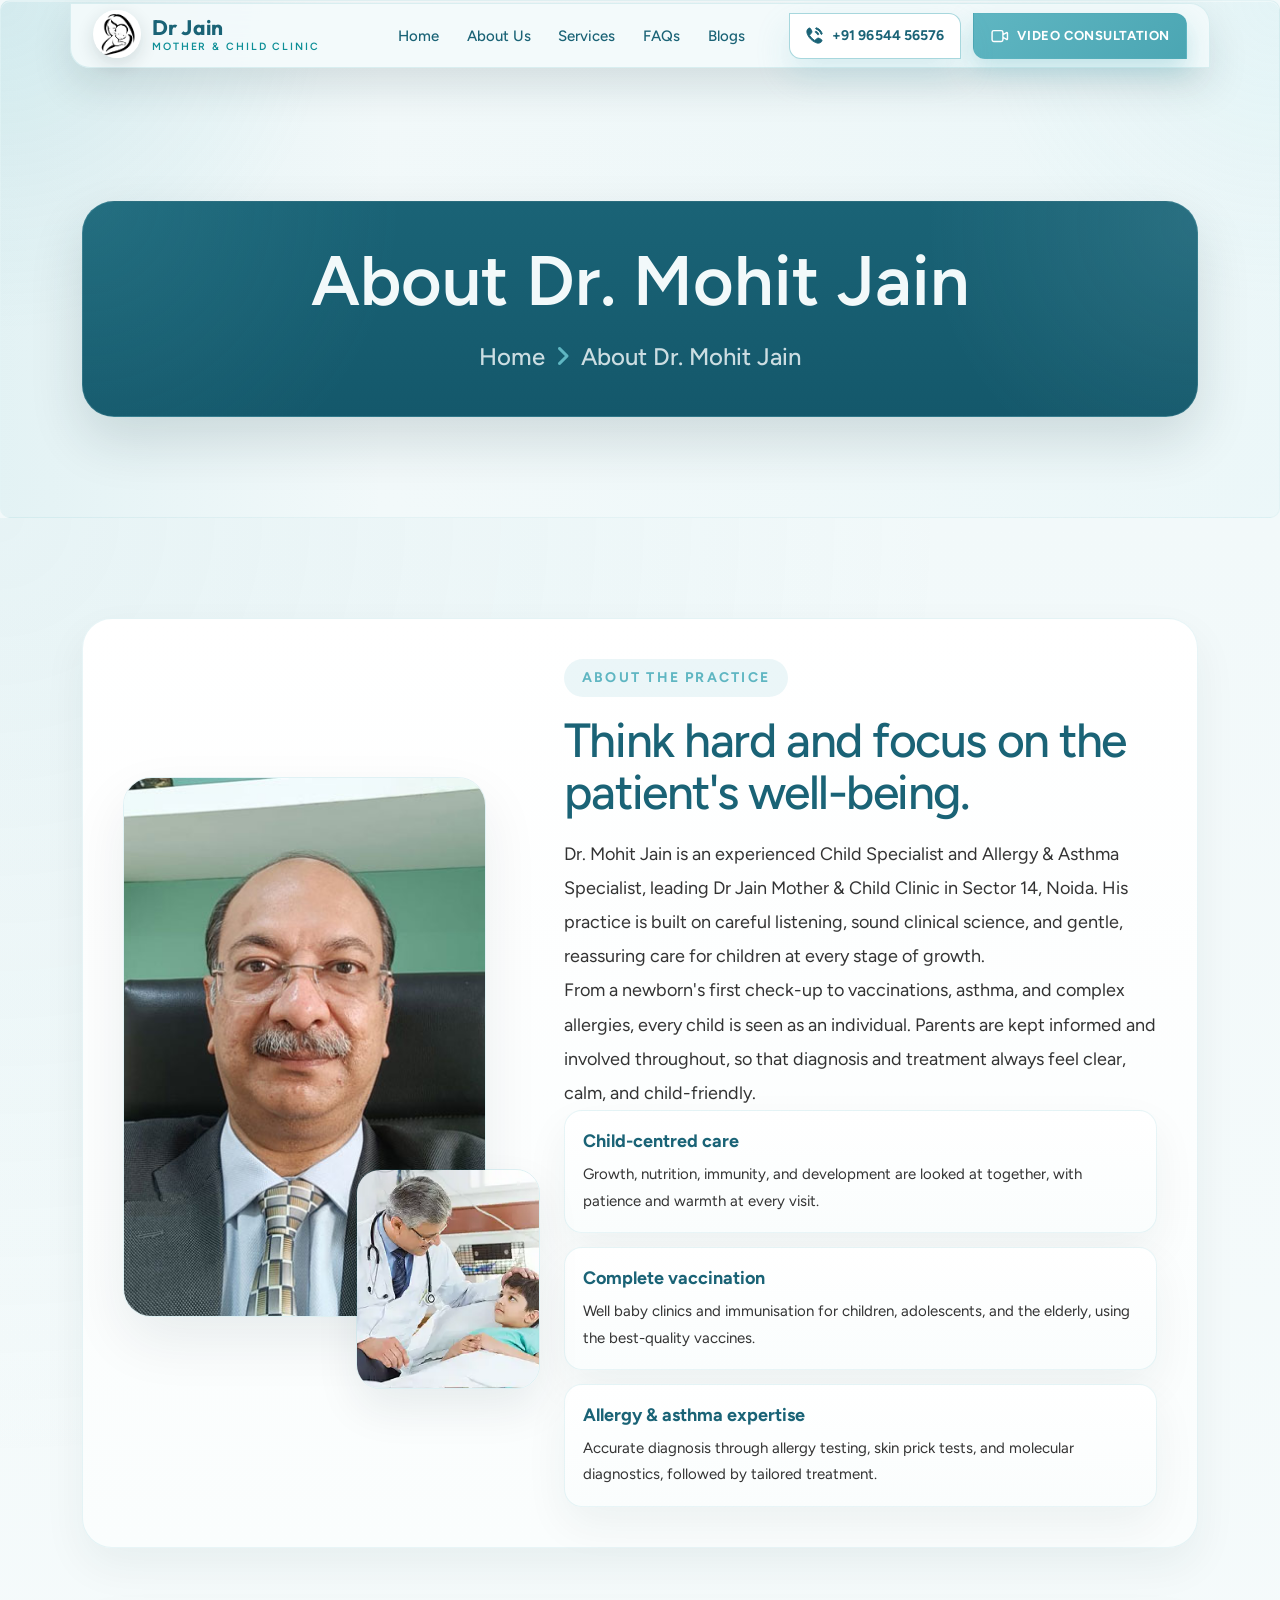
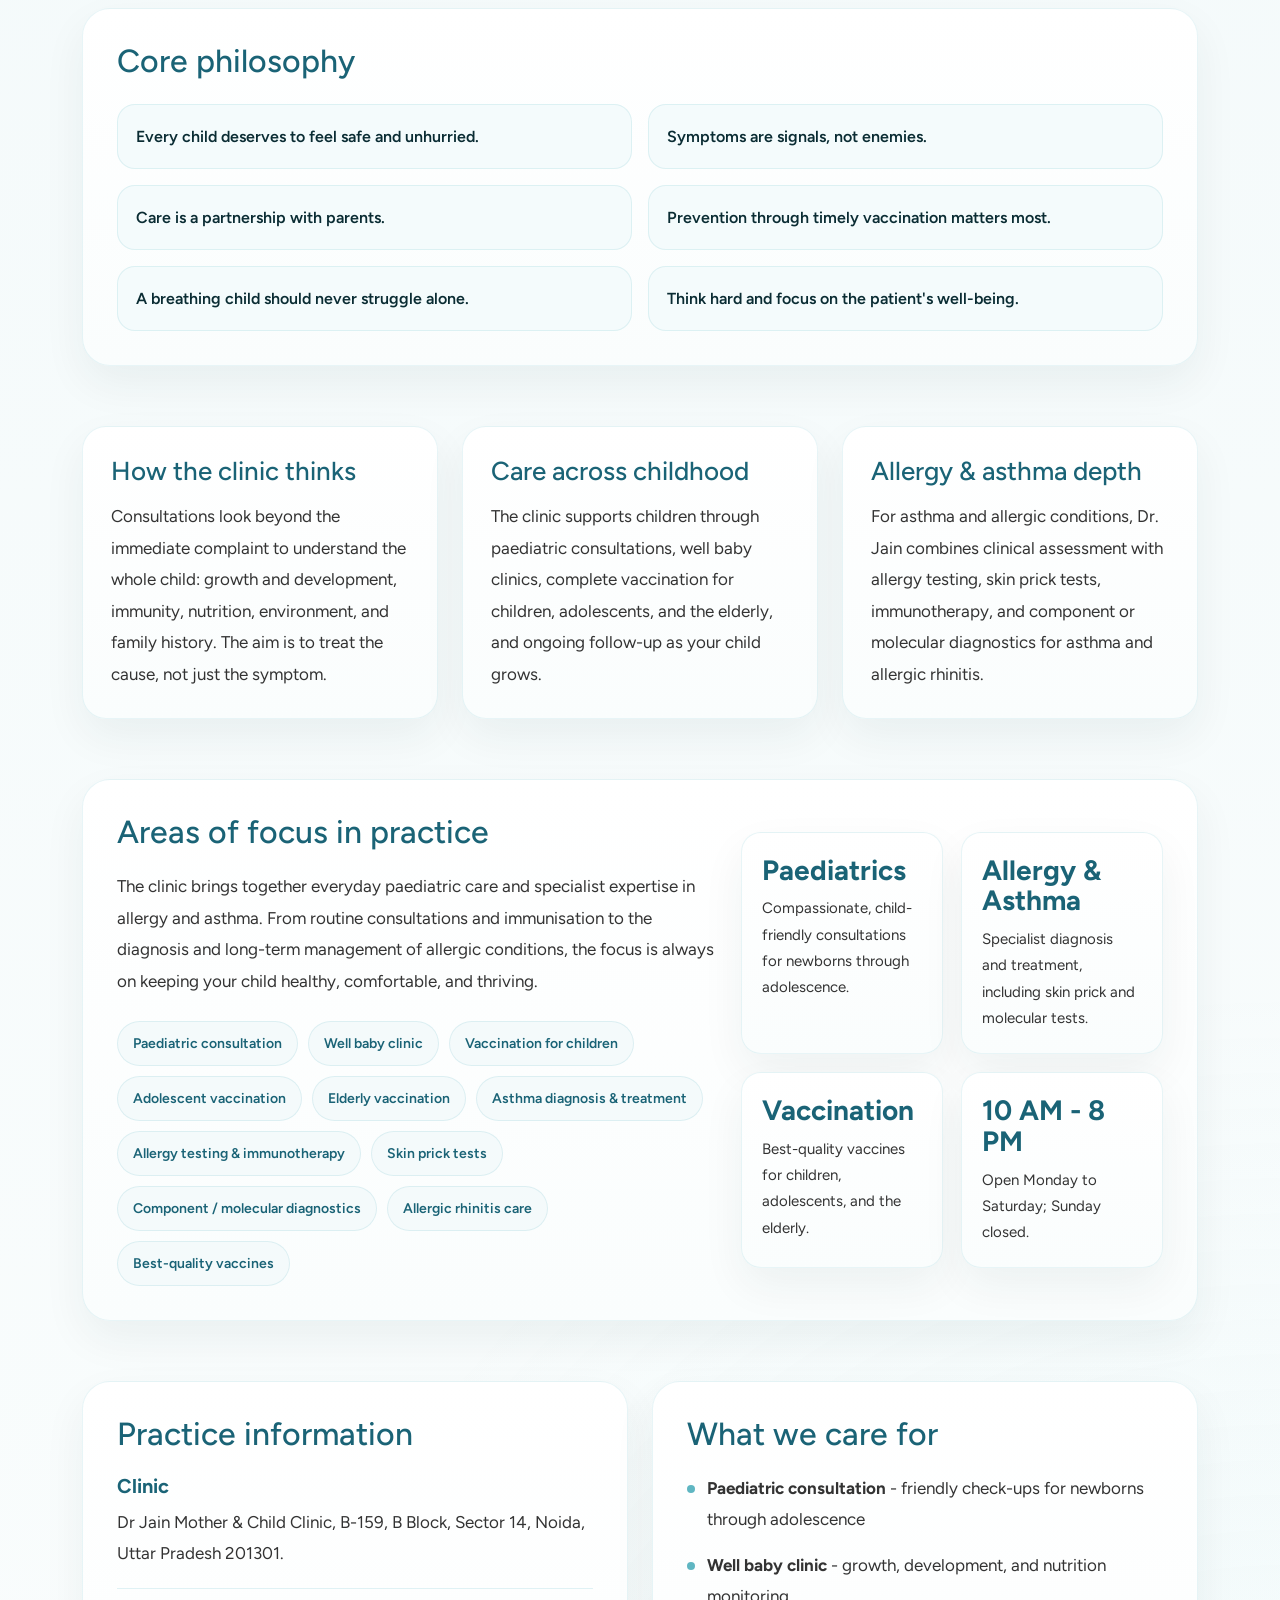
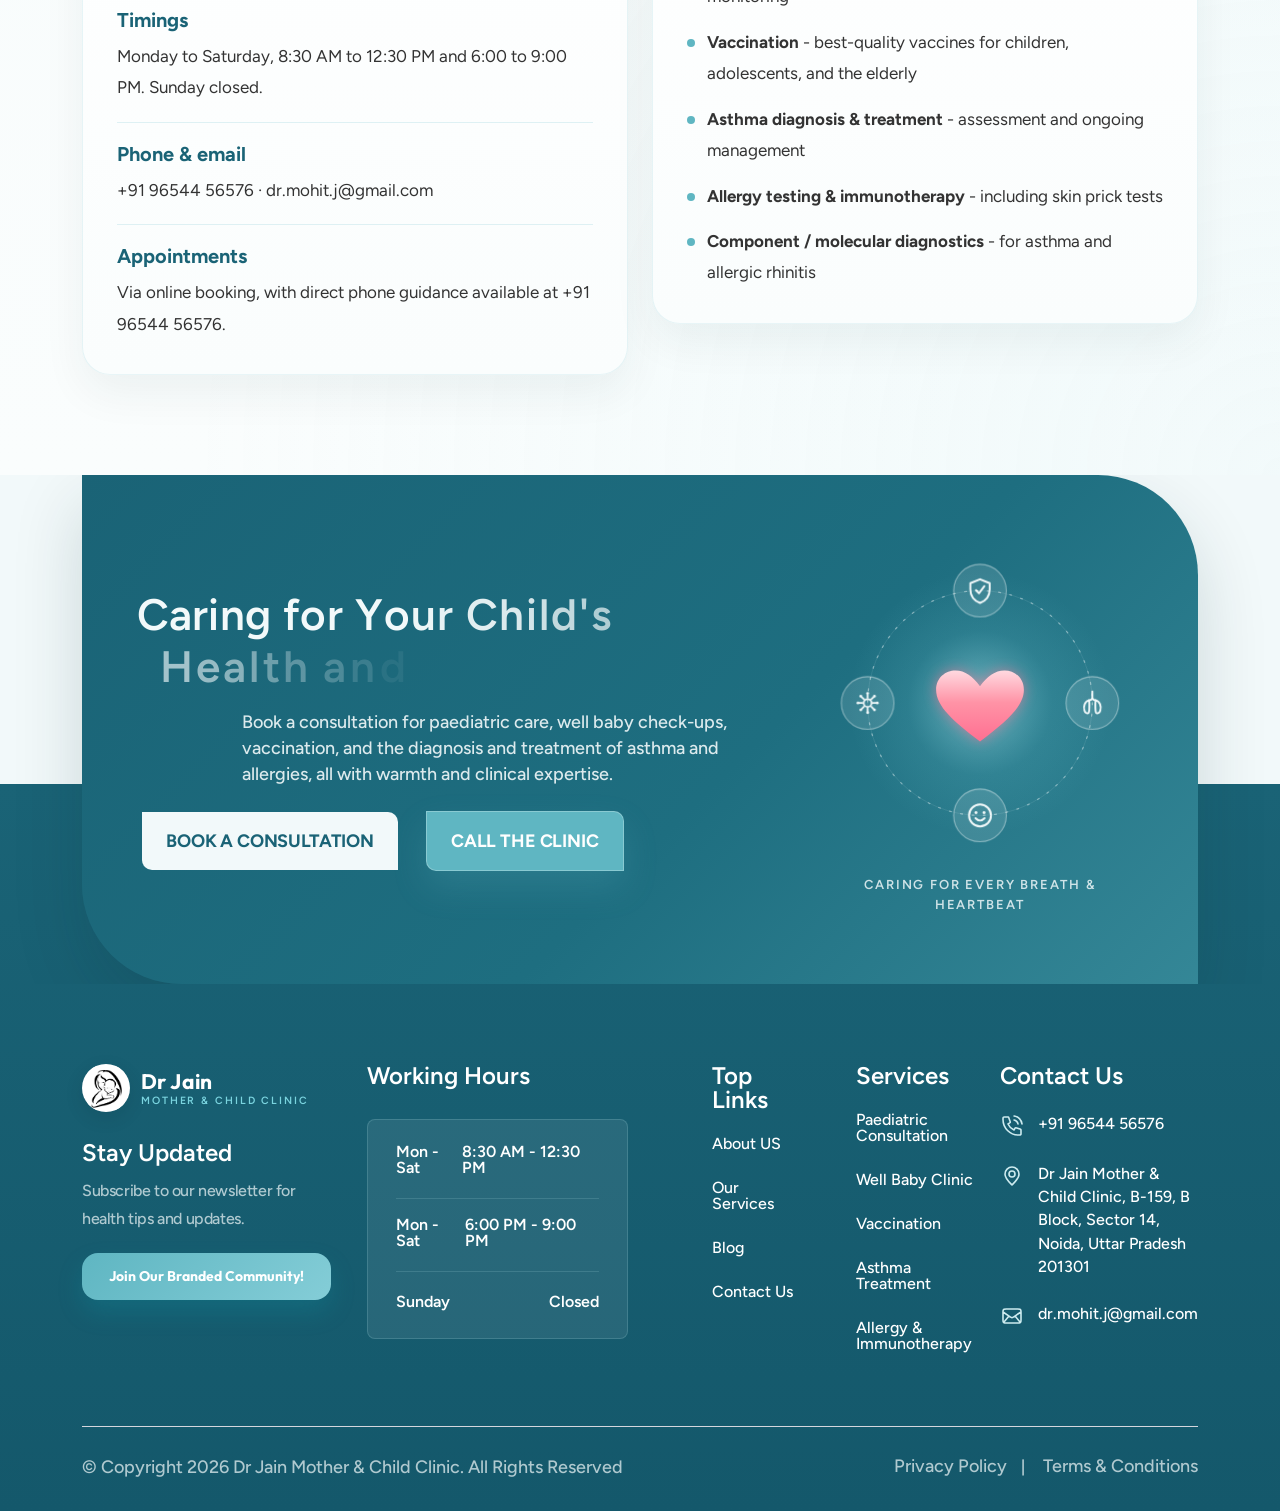
==== about.html @ f4f571fe "initial commit" ====
<!DOCTYPE html>
<html lang="en">
<head>
     <meta charset="UTF-8">
     <meta name="viewport" content="width=device-width, initial-scale=1.0">
     <meta name="description" content="Meet Dr. Mohit Jain, an experienced Child Specialist and Allergy & Asthma Specialist at Dr Jain Mother & Child Clinic, Sector 14, Noida. Paediatric consultation, vaccination, and allergy & asthma care with warmth and clinical expertise.">
     <title>About Dr. Mohit Jain | Dr Jain Mother & Child Clinic, Noida</title>

    <!--=====FAB ICON=======-->
    <link rel="icon" href="assets/img/logo/logo.jpeg" type="image/jpeg">

    <!--===== CSS LINK =======-->
    <link rel="stylesheet" href="assets/css/plugins/bootstrap.min.css">
    <link rel="stylesheet" href="assets/css/plugins/aos.css">
    <link rel="stylesheet" href="assets/css/plugins/fontawesome.css">
    <link rel="stylesheet" href="assets/css/plugins/magnific-popup.css">
    <link rel="stylesheet" href="assets/css/plugins/owlcarousel.min.css">
    <link rel="stylesheet" href="assets/css/plugins/sidebar.css">
    <link rel="stylesheet" href="assets/css/plugins/slick-slider.css">
    <link rel="stylesheet" href="assets/css/plugins/nice-select.css">
    <link rel="stylesheet" href="assets/css/plugins/swiper-bundle.css">
    <link rel="stylesheet" href="assets/css/main.css">

    <!--=====  JS SCRIPT LINK =======-->
    <script src="assets/js/plugins/jquery-3-7-1.min.js"></script>
</head>
<body class="homepage1-body">

<!--===== PRELOADER STARTS =======-->
<div class="cs_preloader">
  <div class="cs_preloader_in" aria-label="Loading">
    <div class="cs_loader_logo_wrap">
      <span class="cs_loader_ring cs_loader_ring_one"></span>
      <span class="cs_loader_ring cs_loader_ring_two"></span>
      <div class="cs_loader_logo_box">
        <img src="assets/img/logo/logo.jpeg" alt="Dr Jain Mother & Child Clinic logo">
      </div>
    </div>
    <div class="cs_loader_signature" aria-hidden="true">
      <span class="cs_loader_signature_bar cs_loader_signature_bar_one"></span>
      <span class="cs_loader_signature_bar cs_loader_signature_bar_two"></span>
      <span class="cs_loader_signature_bar cs_loader_signature_bar_three"></span>
      <span class="cs_loader_signature_bar cs_loader_signature_bar_four"></span>
      <span class="cs_loader_signature_bar cs_loader_signature_bar_five"></span>
    </div>
    <div class="cs_loader_text">Loading<span></span></div>
  </div>
</div>
<!--===== PRELOADER ENDS =======-->

<!--===== PROGRESS STARTS=======-->
<div class="paginacontainer">
     <div class="progress-wrap">
       <svg class="progress-circle svg-content" width="100%" height="100%" viewBox="-1 -1 102 102">
         <path d="M50,1 a49,49 0 0,1 0,98 a49,49 0 0,1 0,-98"/>
       </svg>
     </div>
   </div>
 <!--===== PROGRESS ENDS=======-->

<!--=====HEADER START=======-->
<header class="homepage6-body">
  <div id="vl-header-sticky" class="vl-header-area vl-transparent-header">
      <div class="container">
          <div class="row align-items-center row-bg1">
              <div class="col-lg-2 col-md-6 col-6">
                  <div class="vl-logo">
                      <a href="index.html" class="djmc-brand"><span class="djmc-brand-mark"><img src="assets/img/logo/logo.jpeg" alt="Dr Jain Mother & Child Clinic"></span><span class="djmc-brand-text"><strong>Dr Jain</strong><small>Mother &amp; Child Clinic</small></span></a>
                  </div>
              </div>
              <div class="col-lg-7 d-none d-lg-block">
                  <div class="vl-main-menu text-center">
                      <nav class="vl-mobile-menu-active">
                          <ul>
                              <li class="has-dropdown">
                                  <a href="index.html">Home</a>
                              </li>
                              <li class="has-dropdown">
                                  <a href="about.html">About Us</a>
                              </li>
                              <li class="has-dropdown">
                                  <a href="services.html">Services</a>
                              </li>
                              <li class="has-dropdown">
                                  <a href="faq.html">FAQs</a>
                              </li>
                              <li class="has-dropdown">
                                  <a href="https://www.instagram.com/thejain_clinic/">Blogs</a>
                              </li>
                          </ul>
                      </nav>
                  </div>
              </div>
              <div class="col-lg-3 col-md-6 col-6">
                <div class="vl-hero-btn d-none d-lg-block text-end">
                  <div class="btn-area1">
                <a href="contact.html" class="vl-btn-video" aria-label="Book a Video Consultation" title="Book a Video Consultation"><svg xmlns="http://www.w3.org/2000/svg" width="20" height="20" viewBox="0 0 24 24" fill="none"><path d="M15.5 10.5l4.4-2.55c.46-.27 1.05.06 1.05.6v6.9c0 .54-.59.87-1.05.6L15.5 13.5m-11 5h9a2 2 0 0 0 2-2v-9a2 2 0 0 0-2-2h-9a2 2 0 0 0-2 2v9a2 2 0 0 0 2 2Z" stroke="currentColor" stroke-width="1.7" stroke-linecap="round" stroke-linejoin="round"/></svg><span class="vl-btn-video-txt">Video Consultation</span></a>
                    <a href="tel:+919654456576" class="vl-btn7"><svg xmlns="http://www.w3.org/2000/svg" width="20" height="20" viewBox="0 0 20 20" fill="none">
                      <g clip-path="url(#clip0_5832_90599)">
                        <path d="M4.32688 1.17695C4.79912 1.27456 5.1752 1.59185 5.40887 2.01104L6.15321 3.34641C6.42738 3.83825 6.65811 4.25215 6.80878 4.61195C6.96862 4.99364 7.06355 5.37002 7.02016 5.78615C6.97676 6.20229 6.80622 6.55099 6.57107 6.89148C6.3494 7.21245 6.03823 7.56985 5.66848 7.99454L4.57431 9.25135C4.37824 9.4766 4.2802 9.58919 4.27124 9.72994C4.26228 9.87069 4.34263 9.99094 4.50333 10.2314C5.87299 12.2806 7.71894 14.1272 9.76983 15.498C10.0103 15.6587 10.1305 15.739 10.2712 15.7301C10.412 15.7211 10.5247 15.6231 10.7498 15.427L12.0067 14.3328C12.4314 13.963 12.7888 13.6519 13.1098 13.4302C13.4502 13.195 13.799 13.0245 14.2151 12.9811C14.6312 12.9377 15.0077 13.0327 15.3893 13.1925C15.7491 13.3432 16.163 13.5739 16.6547 13.848L17.9902 14.5924C18.4094 14.8261 18.7267 15.2022 18.8243 15.6744C18.9229 16.1515 18.7775 16.6312 18.4562 17.0254C17.2904 18.4557 15.4227 19.3664 13.4633 18.9711C12.259 18.7282 11.0707 18.3234 9.63342 17.4992C6.74558 15.843 4.15636 13.2524 2.50212 10.3679C1.67786 8.9306 1.2731 7.74232 1.03015 6.53794C0.634898 4.57858 1.54559 2.71085 2.9759 1.5451C3.37009 1.22381 3.84971 1.07834 4.32688 1.17695Z" fill="white"/>
                        <path fill-rule="evenodd" clip-rule="evenodd" d="M11.3045 1.54C11.432 1.0978 11.894 0.842779 12.3362 0.970388C15.559 1.90041 18.0973 4.43862 19.0275 7.66132C19.155 8.1035 18.9 8.56545 18.4579 8.69304C18.0157 8.8207 17.5537 8.5657 17.4261 8.1235C16.6548 5.45101 14.5466 3.34295 11.874 2.57171C11.4319 2.4441 11.1769 1.98219 11.3045 1.54ZM10.793 5.47187C10.973 5.04825 11.4622 4.85066 11.8859 5.03055C13.2706 5.6186 14.3793 6.72725 14.9673 8.11199C15.1472 8.53562 14.9496 9.02487 14.526 9.20479C14.1024 9.38462 13.6131 9.18704 13.4332 8.76345C13.014 7.77614 12.2217 6.9839 11.2344 6.56463C10.8108 6.38474 10.6132 5.8955 10.793 5.47187Z" fill="white"/>
                      </g>
                      <defs>
                        <clipPath id="clip0_5832_90599">
                          <rect width="20" height="20" fill="white"/>
                        </clipPath>
                      </defs>
                    </svg>+91 96544 56576</a>
                </div>  
                </div>
                <div class="vl-header-action-item d-block d-lg-none">
                  <button type="button" class="vl-offcanvas-toggle">
                    <i class="fa-solid fa-bars-staggered"></i>
                  </button>
               </div>
              </div>
          </div>
      </div>
  </div>
</header>

<div class="header-search-form-wrapper">
    <div class="tx-search-close tx-close"><i class="fa-solid fa-xmark"></i></div>
    <div class="header-search-container">
        <form role="search" class="search-form">
        <input type="search"  class="search-field" placeholder="Search..." value="" name="s">
        <button type="submit" class="search-submit"><svg xmlns="http://www.w3.org/2000/svg" width="19" height="18" viewBox="0 0 19 18" fill="none">
            <path d="M14.3865 12.4626L17.5986 15.6746L16.5379 16.7353L13.3259 13.5233C12.171 14.4473 10.7063 15 9.11328 15C5.38728 15 2.36328 11.976 2.36328 8.25C2.36328 4.524 5.38728 1.5 9.11328 1.5C12.8393 1.5 15.8633 4.524 15.8633 8.25C15.8633 9.843 15.3105 11.3077 14.3865 12.4626ZM12.8818 11.9061C13.7989 10.9609 14.3633 9.6717 14.3633 8.25C14.3633 5.34938 12.0139 3 9.11328 3C6.21266 3 3.86328 5.34938 3.86328 8.25C3.86328 11.1506 6.21266 13.5 9.11328 13.5C10.535 13.5 11.8242 12.9356 12.7694 12.0185L12.8818 11.9061Z" fill="#06030E"/>
          </svg></button>
        </form>
    </div>
</div>
<div class="body-overlay"></div>
 <!--=====HEADER END =======-->

<!--===== MOBILE HEADER STARTS =======-->
<div class="homepage6-body">
  <div class="vl-offcanvas">
    <div class="vl-offcanvas-wrapper">
        <div class="vl-offcanvas-header d-flex justify-content-between align-items-center mb-90">
            <div class="vl-offcanvas-logo">
                <a href="index.html" class="djmc-brand"><span class="djmc-brand-mark"><img src="assets/img/logo/logo.jpeg" alt="Dr Jain Mother & Child Clinic"></span><span class="djmc-brand-text"><strong>Dr Jain</strong><small>Mother &amp; Child Clinic</small></span></a>
            </div>
            <div class="vl-offcanvas-close">
               <button class="vl-offcanvas-close-toggle"><i class="fa-solid fa-xmark"></i></button>
            </div>
        </div>

        <div class="vl-offcanvas-menu d-lg-none mb-40">
            <nav></nav>
        </div>

        <div class="space20"></div>
        <div class="vl-offcanvas-info">
            <h3 class="vl-offcanvas-sm-title">Contact Us</h3>
            <div class="space20"></div>
            <span><a href="contact.html"><i class="fa-regular fa-envelope"></i> Appointments via online booking</a></span>
            <span><a href="tel:+919654456576"><i class="fa-solid fa-phone"></i> +91 96544 56576</a></span>
            <span><a href="#"><i class="fa-solid fa-location-dot"></i> Dr Jain Mother & Child Clinic, B-159, B Block, Sector 14, Noida, Uttar Pradesh 201301</a></span>
        </div>
        <div class="jyoti-community-card">
            <h3>Stay Updated</h3>
            <p>Subscribe to our newsletter for health tips and updates.</p>
            <a href="contact.html" class="jyoti-community-btn">Join Our Branded Community!</a>
        </div>
    </div>
</div>
<div class="vl-offcanvas-overlay"></div>
</div>
<!--===== MOBILE HEADER STARTS =======-->

<!--===== HERO AREA STARTS =======-->
<div class="inner-header-section-area" style="background-image: url(assets/img/all-images/bg/bg5.png); background-position: center; background-repeat: no-repeat; background-size: cover;">
  <div class="container">
    <div class="row align-items-center">
      <div class="col-lg-12">
        <div class="hero-header">
          <h1 class="text-anime-style-1">About Dr. Mohit Jain</h1>
          <div class="space28"></div>
          <a href="index.html" class="bradecrumb">Home <i class="fa-solid fa-angle-right"></i> About Dr. Mohit Jain</a>
        </div>
      </div>
    </div>
  </div>
</div>
<!--===== HERO AREA ENDS =======-->

<div class="sp1 jyoti-about-page">
  <div class="container">
    <div class="jyoti-about-hero">
      <div class="row align-items-center gy-4">
        <div class="col-lg-5">
          <div class="jyoti-about-media">
            <div class="jyoti-about-media-main">
              <img src="assets/img/all-images/dr-jain/about1.webp" alt="Dr. Mohit Jain, Child Specialist and Allergy & Asthma Specialist">
            </div>
            <div class="jyoti-about-media-secondary">
              <img src="assets/img/all-images/dr-jain/img2.webp" alt="Dr. Mohit Jain comforting a child during a consultation">
            </div>
          </div>
        </div>
        <div class="col-lg-7">
          <div class="jyoti-about-intro">
            <span class="jyoti-about-kicker">About The Practice</span>
            <h2>Think hard and focus on the patient's well-being.</h2>
            <p>Dr. Mohit Jain is an experienced Child Specialist and Allergy &amp; Asthma Specialist, leading Dr Jain Mother &amp; Child Clinic in Sector 14, Noida. His practice is built on careful listening, sound clinical science, and gentle, reassuring care for children at every stage of growth.</p>
            <p>From a newborn's first check-up to vaccinations, asthma, and complex allergies, every child is seen as an individual. Parents are kept informed and involved throughout, so that diagnosis and treatment always feel clear, calm, and child-friendly.</p>
            <div class="jyoti-about-pillars">
              <div class="jyoti-about-pillar">
                <strong>Child-centred care</strong>
                <span>Growth, nutrition, immunity, and development are looked at together, with patience and warmth at every visit.</span>
              </div>
              <div class="jyoti-about-pillar">
                <strong>Complete vaccination</strong>
                <span>Well baby clinics and immunisation for children, adolescents, and the elderly, using the best-quality vaccines.</span>
              </div>
              <div class="jyoti-about-pillar">
                <strong>Allergy &amp; asthma expertise</strong>
                <span>Accurate diagnosis through allergy testing, skin prick tests, and molecular diagnostics, followed by tailored treatment.</span>
              </div>
            </div>
          </div>
        </div>
      </div>
    </div>

    <div class="space60"></div>

    <div class="jyoti-about-philosophy">
      <h3>Core philosophy</h3>
      <div class="space24"></div>
      <div class="jyoti-about-quote-grid">
        <div class="jyoti-about-quote-item">Every child deserves to feel safe and unhurried.</div>
        <div class="jyoti-about-quote-item">Symptoms are signals, not enemies.</div>
        <div class="jyoti-about-quote-item">Care is a partnership with parents.</div>
        <div class="jyoti-about-quote-item">Prevention through timely vaccination matters most.</div>
        <div class="jyoti-about-quote-item">A breathing child should never struggle alone.</div>
        <div class="jyoti-about-quote-item">Think hard and focus on the patient's well-being.</div>
      </div>
    </div>

    <div class="space60"></div>

    <div class="row gy-4">
      <div class="col-lg-4">
        <div class="jyoti-about-card">
          <h4>How the clinic thinks</h4>
          <p>Consultations look beyond the immediate complaint to understand the whole child: growth and development, immunity, nutrition, environment, and family history. The aim is to treat the cause, not just the symptom.</p>
        </div>
      </div>
      <div class="col-lg-4">
        <div class="jyoti-about-card">
          <h4>Care across childhood</h4>
          <p>The clinic supports children through paediatric consultations, well baby clinics, complete vaccination for children, adolescents, and the elderly, and ongoing follow-up as your child grows.</p>
        </div>
      </div>
      <div class="col-lg-4">
        <div class="jyoti-about-card">
          <h4>Allergy &amp; asthma depth</h4>
          <p>For asthma and allergic conditions, Dr. Jain combines clinical assessment with allergy testing, skin prick tests, immunotherapy, and component or molecular diagnostics for asthma and allergic rhinitis.</p>
        </div>
      </div>
    </div>

    <div class="space60"></div>

    <div class="jyoti-about-focus-panel">
      <div class="row align-items-center gy-4">
        <div class="col-lg-7">
          <h3>Areas of focus in practice</h3>
          <div class="space20"></div>
          <p>The clinic brings together everyday paediatric care and specialist expertise in allergy and asthma. From routine consultations and immunisation to the diagnosis and long-term management of allergic conditions, the focus is always on keeping your child healthy, comfortable, and thriving.</p>
          <div class="space24"></div>
          <div class="jyoti-about-tag-list">
            <span>Paediatric consultation</span>
            <span>Well baby clinic</span>
            <span>Vaccination for children</span>
            <span>Adolescent vaccination</span>
            <span>Elderly vaccination</span>
            <span>Asthma diagnosis &amp; treatment</span>
            <span>Allergy testing &amp; immunotherapy</span>
            <span>Skin prick tests</span>
            <span>Component / molecular diagnostics</span>
            <span>Allergic rhinitis care</span>
            <span>Best-quality vaccines</span>
          </div>
        </div>
        <div class="col-lg-5">
          <div class="jyoti-about-stats">
            <div class="jyoti-about-stat">
              <strong>Paediatrics</strong>
              <span>Compassionate, child-friendly consultations for newborns through adolescence.</span>
            </div>
            <div class="jyoti-about-stat">
              <strong>Allergy &amp; Asthma</strong>
              <span>Specialist diagnosis and treatment, including skin prick and molecular tests.</span>
            </div>
            <div class="jyoti-about-stat">
              <strong>Vaccination</strong>
              <span>Best-quality vaccines for children, adolescents, and the elderly.</span>
            </div>
            <div class="jyoti-about-stat">
              <strong>10 AM - 8 PM</strong>
              <span>Open Monday to Saturday; Sunday closed.</span>
            </div>
          </div>
        </div>
      </div>
    </div>

    <div class="space60"></div>

    <div class="row gy-4">
      <div class="col-lg-6">
        <div class="jyoti-about-panel">
          <h3>Practice information</h3>
          <div class="space20"></div>
          <div class="jyoti-about-info-list">
            <div class="jyoti-about-info-item">
              <strong>Clinic</strong>
              <span>Dr Jain Mother &amp; Child Clinic, B-159, B Block, Sector 14, Noida, Uttar Pradesh 201301.</span>
            </div>
            <div class="jyoti-about-info-item">
              <strong>Timings</strong>
              <span>Monday to Saturday, 8:30 AM to 12:30 PM and 6:00 to 9:00 PM. Sunday closed.</span>
            </div>
            <div class="jyoti-about-info-item">
              <strong>Phone &amp; email</strong>
              <span>+91 96544 56576 &middot; dr.mohit.j@gmail.com</span>
            </div>
            <div class="jyoti-about-info-item">
              <strong>Appointments</strong>
              <span>Via online booking, with direct phone guidance available at +91 96544 56576.</span>
            </div>
          </div>
        </div>
      </div>
      <div class="col-lg-6">
        <div class="jyoti-about-panel">
          <h3>What we care for</h3>
          <div class="space20"></div>
          <ul class="jyoti-about-credentials">
            <li><strong>Paediatric consultation</strong> - friendly check-ups for newborns through adolescence</li>
            <li><strong>Well baby clinic</strong> - growth, development, and nutrition monitoring</li>
            <li><strong>Vaccination</strong> - best-quality vaccines for children, adolescents, and the elderly</li>
            <li><strong>Asthma diagnosis &amp; treatment</strong> - assessment and ongoing management</li>
            <li><strong>Allergy testing &amp; immunotherapy</strong> - including skin prick tests</li>
            <li><strong>Component / molecular diagnostics</strong> - for asthma and allergic rhinitis</li>
          </ul>
        </div>
      </div>
    </div>
  </div>
</div>

<!--===== CTA AREA STARTS =======-->
<div class="cta6-section-area">
  <div class="container">
    <div class="row">
      <div class="col-lg-12">
        <div class="cta7-bg-area">
          <div class="row align-items-center">
            <div class="col-lg-6">
              <div class="cta-content-area heading1">
                <h2 class="text-anime-style-3">Caring for Your Child's Health and Happiness</h2>
                <div class="space16"></div>
                <p data-aos="fade-left" data-aos-duration="900">Book a consultation for paediatric care, well baby check-ups, vaccination, and the diagnosis and treatment of asthma and allergies, all with warmth and clinical expertise.</p>
                <div class="space24"></div>
                <div class="btn-area1">
                  <a href="contact.html" class="vl-btn7 btn1">Book a Consultation</a>
                  <a href="tel:+919654456576" class="vl-btn7 btn2">Call the Clinic</a>
                </div>
              </div>
            </div>
            <div class="col-lg-2"></div>
            <div class="col-lg-4">
              <div class="djmc-care-visual" aria-hidden="true">
                <div class="djmc-cv-stage">
                  <svg viewBox="0 0 360 360" class="djmc-cv-svg" xmlns="http://www.w3.org/2000/svg" role="img" aria-label="Animated illustration of paediatric, vaccination, asthma and allergy care">
                    <defs>
                      <radialGradient id="djmcGlow" cx="50%" cy="50%" r="50%">
                        <stop offset="0%" stop-color="#c6f0f5" stop-opacity="0.55"/>
                        <stop offset="55%" stop-color="#7ad4df" stop-opacity="0.12"/>
                        <stop offset="100%" stop-color="#7ad4df" stop-opacity="0"/>
                      </radialGradient>
                      <linearGradient id="djmcHeart" x1="0" y1="0" x2="0" y2="1">
                        <stop offset="0%" stop-color="#ffd9e0"/>
                        <stop offset="45%" stop-color="#ff93a6"/>
                        <stop offset="100%" stop-color="#ff6f91"/>
                      </linearGradient>
                      <filter id="djmcBlur" x="-60%" y="-60%" width="220%" height="220%">
                        <feGaussianBlur stdDeviation="7"/>
                      </filter>
                    </defs>

                    <circle class="djmc-cv-glow" cx="180" cy="180" r="150" fill="url(#djmcGlow)"/>

                    <circle class="djmc-cv-ring" cx="180" cy="180" r="76" style="animation-delay:0s"/>
                    <circle class="djmc-cv-ring" cx="180" cy="180" r="76" style="animation-delay:1.4s"/>
                    <circle class="djmc-cv-ring" cx="180" cy="180" r="76" style="animation-delay:2.8s"/>

                    <circle cx="180" cy="180" r="128" fill="none" stroke="rgba(244,250,251,0.1)" stroke-width="1"/>
                    <circle class="djmc-cv-orbit" cx="180" cy="180" r="128" fill="none" stroke="rgba(244,250,251,0.4)" stroke-width="1.5" stroke-dasharray="2 11" stroke-linecap="round"/>

                    <g class="djmc-cv-chip" style="animation-delay:0s">
                      <circle cx="180" cy="52" r="30" fill="rgba(244,250,251,0.12)" stroke="rgba(244,250,251,0.45)" stroke-width="1.2"/>
                      <g transform="translate(180,52)" fill="none" stroke="#f2f9fa" stroke-width="2.2" stroke-linecap="round" stroke-linejoin="round">
                        <path d="M0 -13 L11 -8.5 V-1.5 C11 6.5 6.2 11.5 0 14 C-6.2 11.5 -11 6.5 -11 -1.5 V-8.5 Z"/>
                        <path d="M-4.6 -0.5 L-1.2 3 L5 -5.2"/>
                      </g>
                    </g>

                    <g class="djmc-cv-chip" style="animation-delay:0.8s">
                      <circle cx="308" cy="180" r="30" fill="rgba(244,250,251,0.12)" stroke="rgba(244,250,251,0.45)" stroke-width="1.2"/>
                      <g transform="translate(308,180)" fill="none" stroke="#f2f9fa" stroke-width="2.2" stroke-linecap="round" stroke-linejoin="round">
                        <path d="M0 -13 V-5"/>
                        <path d="M0 -5 C -1.2 -3.2 -2.8 -3 -4 -3"/>
                        <path d="M0 -5 C 1.2 -3.2 2.8 -3 4 -3"/>
                        <path d="M-4 -3 C -8.5 -2 -10.5 3.5 -9 8.5 C -8.2 11.4 -5.6 12.6 -4.2 11 C -3.4 10 -3.4 6 -3.4 2 C -3.4 -0.6 -3.5 -2.6 -4 -3 Z"/>
                        <path d="M4 -3 C 8.5 -2 10.5 3.5 9 8.5 C 8.2 11.4 5.6 12.6 4.2 11 C 3.4 10 3.4 6 3.4 2 C 3.4 -0.6 3.5 -2.6 4 -3 Z"/>
                      </g>
                    </g>

                    <g class="djmc-cv-chip" style="animation-delay:1.6s">
                      <circle cx="180" cy="308" r="30" fill="rgba(244,250,251,0.12)" stroke="rgba(244,250,251,0.45)" stroke-width="1.2"/>
                      <g transform="translate(180,308)" fill="none" stroke="#f2f9fa" stroke-width="2.2" stroke-linecap="round" stroke-linejoin="round">
                        <circle cx="0" cy="0" r="12.5"/>
                        <circle cx="-4.6" cy="-3" r="1.7" fill="#f2f9fa" stroke="none"/>
                        <circle cx="4.6" cy="-3" r="1.7" fill="#f2f9fa" stroke="none"/>
                        <path d="M-5.2 3.2 Q 0 8.6 5.2 3.2"/>
                      </g>
                    </g>

                    <g class="djmc-cv-chip" style="animation-delay:2.4s">
                      <circle cx="52" cy="180" r="30" fill="rgba(244,250,251,0.12)" stroke="rgba(244,250,251,0.45)" stroke-width="1.2"/>
                      <g transform="translate(52,180)" fill="none" stroke="#f2f9fa" stroke-width="2" stroke-linecap="round" stroke-linejoin="round">
                        <circle cx="0" cy="0" r="4.5"/>
                        <path d="M6 0 H9.5 M-6 0 H-9.5 M0 6 V9.5 M0 -6 V-9.5 M4.24 4.24 L6.72 6.72 M-4.24 4.24 L-6.72 6.72 M4.24 -4.24 L6.72 -6.72 M-4.24 -4.24 L-6.72 -6.72"/>
                        <g fill="#f2f9fa" stroke="none">
                          <circle cx="11" cy="0" r="1.6"/><circle cx="-11" cy="0" r="1.6"/>
                          <circle cx="0" cy="11" r="1.6"/><circle cx="0" cy="-11" r="1.6"/>
                          <circle cx="7.78" cy="7.78" r="1.6"/><circle cx="-7.78" cy="7.78" r="1.6"/>
                          <circle cx="7.78" cy="-7.78" r="1.6"/><circle cx="-7.78" cy="-7.78" r="1.6"/>
                        </g>
                      </g>
                    </g>

                    <g class="djmc-cv-heart">
                      <path filter="url(#djmcBlur)" opacity="0.55" fill="#ff6f91" d="M180 224 C150 201 130 184 130 165 C130 151 141 143 152 143 C163 143 172 150 180 161 C188 150 197 143 208 143 C219 143 230 151 230 165 C230 184 210 201 180 224 Z"/>
                      <path fill="url(#djmcHeart)" d="M180 224 C150 201 130 184 130 165 C130 151 141 143 152 143 C163 143 172 150 180 161 C188 150 197 143 208 143 C219 143 230 151 230 165 C230 184 210 201 180 224 Z"/>
                      <path class="djmc-cv-ecg" d="M150 186 H167 L172 186 L177 172 L183 202 L188 177 L193 186 H211" fill="none" stroke="#ffffff" stroke-width="3" stroke-linecap="round" stroke-linejoin="round"/>
                    </g>

                    <circle class="djmc-cv-bubble" cx="112" cy="298" r="4" style="animation-delay:0s"/>
                    <circle class="djmc-cv-bubble" cx="250" cy="286" r="6" style="animation-delay:1.4s"/>
                    <circle class="djmc-cv-bubble" cx="296" cy="240" r="3" style="animation-delay:2.1s"/>
                    <circle class="djmc-cv-bubble" cx="64" cy="244" r="3.5" style="animation-delay:3s"/>
                    <circle class="djmc-cv-bubble" cx="180" cy="328" r="5" style="animation-delay:0.7s"/>
                  </svg>
                </div>
                <p class="djmc-cv-caption">Caring for every breath &amp; heartbeat</p>
              </div>
            </div>
          </div>
        </div>
      </div>
    </div>
  </div>
</div>
<!--===== CTA AREA ENDS =======-->


<!--===== FOOTER AREA STARTS =======-->
<div class="vl-footer6-section-area">
  <div class="container">
    <div class="row">
      <div class="col-lg-3 col-md-6">
        <div class="footer-logo-area">
          <a href="index.html" class="djmc-brand djmc-brand--footer"><span class="djmc-brand-mark"><img src="assets/img/logo/logo.jpeg" alt="Dr Jain Mother & Child Clinic"></span><span class="djmc-brand-text"><strong>Dr Jain</strong><small>Mother &amp; Child Clinic</small></span></a>
          <div class="space24"></div>
          <div class="footer-community-copy">
            <h3>Stay Updated</h3>
            <p>Subscribe to our newsletter for health tips and updates.</p>
          </div>
          <div class="space20"></div>
          <a href="contact.html" class="jyoti-community-btn footer-community-btn">Join Our Branded Community!</a>
        </div>
      </div>
      <div class="col-lg-3 col-md-6">
        <div class="space30 d-md-none d-block"></div>
        <div class="footer-time-area">
          <h4>Working Hours</h4>
          <div class="space28"></div>
          <ul>
            <li><span><a href="#">Mon - Sat</a></span> <span><a href="#">8:30 AM - 12:30 PM</a></span></li>
            <li><span><a href="#">Mon - Sat</a></span> <span><a href="#">6:00 PM - 9:00 PM</a></span></li>
            <li><span><a href="#">Sunday</a></span> <span><a href="#">Closed</a></span></li>
          </ul>
        </div>
      </div>
      <div class="col-lg col-md-6">
        <div class="space30 d-lg-none d-block"></div>
        <div class="footer-widget-area foot-padding1">
          <h3>Top Links</h3>
          <ul>
            <li><a href="about.html">About US</a></li>
            <li><a href="services.html">Our Services</a></li>
            <li><a href="https://www.instagram.com/thejain_clinic/">Blog</a></li>
            <li><a href="contact.html">Contact Us</a></li>
          </ul>
        </div>
      </div>

      <div class="col-lg col-md-4">
        <div class="space30 d-lg-none d-block"></div>
        <div class="footer-widget-area foot-padding2">
          <h3>Services</h3>
          <ul>
            <li><a href="services.html">Paediatric Consultation</a></li>
            <li><a href="services.html">Well Baby Clinic</a></li>
            <li><a href="services.html">Vaccination</a></li>
            <li><a href="services.html">Asthma Treatment</a></li>
            <li><a href="services.html">Allergy &amp; Immunotherapy</a></li>
          </ul>
        </div>
      </div>

      <div class="col-lg col-md-4">
        <div class="space30 d-lg-none d-block"></div>
        <div class="footer-widget-area contact-widget">
          <h3>Contact Us</h3>
          <ul>
            <li><a href="tel:+919654456576"><svg xmlns="http://www.w3.org/2000/svg" width="24" height="24" viewBox="0 0 24 24" fill="none">
              <path d="M14.05 6C15.0268 6.19057 15.9244 6.66826 16.6281 7.37194C17.3318 8.07561 17.8095 8.97326 18 9.95M14.05 2C16.0793 2.22544 17.9716 3.13417 19.4163 4.57701C20.8609 6.01984 21.7721 7.91101 22 9.94M18.5 21C9.93959 21 3 14.0604 3 5.5C3 5.11378 3.01413 4.73086 3.04189 4.35173C3.07375 3.91662 3.08968 3.69907 3.2037 3.50103C3.29814 3.33701 3.4655 3.18146 3.63598 3.09925C3.84181 3 4.08188 3 4.56201 3H7.37932C7.78308 3 7.98496 3 8.15802 3.06645C8.31089 3.12515 8.44701 3.22049 8.55442 3.3441C8.67601 3.48403 8.745 3.67376 8.88299 4.05321L10.0491 7.26005C10.2096 7.70153 10.2899 7.92227 10.2763 8.1317C10.2643 8.31637 10.2012 8.49408 10.0942 8.64506C9.97286 8.81628 9.77145 8.93713 9.36863 9.17882L8 10C9.2019 12.6489 11.3501 14.7999 14 16L14.8212 14.6314C15.0629 14.2285 15.1837 14.0271 15.3549 13.9058C15.5059 13.7988 15.6836 13.7357 15.8683 13.7237C16.0777 13.7101 16.2985 13.7904 16.74 13.9509L19.9468 15.117C20.3262 15.255 20.516 15.324 20.6559 15.4456C20.7795 15.553 20.8749 15.6891 20.9335 15.842C21 16.015 21 16.2169 21 16.6207V19.438C21 19.9181 21 20.1582 20.9007 20.364C20.8185 20.5345 20.663 20.7019 20.499 20.7963C20.3009 20.9103 20.0834 20.9262 19.6483 20.9581C19.2691 20.9859 18.8862 21 18.5 21Z" stroke="currentColor" stroke-width="1.6" stroke-linecap="round" stroke-linejoin="round"/>
            </svg> +91 96544 56576</a></li>
            <li><a href="#"><svg xmlns="http://www.w3.org/2000/svg" width="24" height="24" viewBox="0 0 24 24" fill="none">
              <path d="M12 21C15.5 17.4 19 14.1764 19 10.2C19 6.22355 15.866 3 12 3C8.13401 3 5 6.22355 5 10.2C5 14.1764 8.5 17.4 12 21Z" stroke="currentColor" stroke-width="1.6" stroke-linecap="round" stroke-linejoin="round"/>
              <path d="M12 13C13.6569 13 15 11.6569 15 10C15 8.34315 13.6569 7 12 7C10.3431 7 9 8.34315 9 10C9 11.6569 10.3431 13 12 13Z" stroke="currentColor" stroke-width="1.6" stroke-linecap="round" stroke-linejoin="round"/>
            </svg> Dr Jain Mother & Child Clinic, B-159, B Block, Sector 14, Noida, Uttar Pradesh 201301</a></li>
            <li><a href="mailto:dr.mohit.j@gmail.com"><svg xmlns="http://www.w3.org/2000/svg" width="24" height="24" viewBox="0 0 24 24" fill="none">
              <path d="M4 18L9 12M20 18L15 12M3 8L10.225 12.8166C10.8665 13.2443 11.1872 13.4582 11.5339 13.5412C11.8403 13.6147 12.1597 13.6147 12.4661 13.5412C12.8128 13.4582 13.1335 13.2443 13.775 12.8166L21 8M6.2 19H17.8C18.9201 19 19.4802 19 19.908 18.782C20.2843 18.5903 20.5903 18.2843 20.782 17.908C21 17.4802 21 16.9201 21 15.8V8.2C21 7.0799 21 6.51984 20.782 6.09202C20.5903 5.71569 20.2843 5.40973 19.908 5.21799C19.4802 5 18.9201 5 17.8 5H6.2C5.0799 5 4.51984 5 4.09202 5.21799C3.71569 5.40973 3.40973 5.71569 3.21799 6.09202C3 6.51984 3 7.07989 3 8.2V15.8C3 16.9201 3 17.4802 3.21799 17.908C3.40973 18.2843 3.71569 18.5903 4.09202 18.782C4.51984 19 5.07989 19 6.2 19Z" stroke="currentColor" stroke-width="1.6" stroke-linecap="round" stroke-linejoin="round"/>
            </svg> dr.mohit.j@gmail.com</a></li>
          </ul>
        </div>
      </div>
    </div>
    <div class="space70"></div>
    <div class="col-lg-12">
      <div class="copyright-area">
        <a href="https://drmohitjain.co.in">&copy; Copyright 2026 Dr Jain Mother & Child Clinic. All Rights Reserved</a>
        <ul>
          <li><a href="#">Privacy Policy</a><span> | </span></li>
          <li><a href="#">Terms & Conditions</a></li>
        </ul>
      </div>
    </div>
  </div>
</div>
<!--===== FOOTER AREA ENDS =======-->

<!--===== JS SCRIPT LINK =======-->
<script src="assets/js/plugins/bootstrap.min.js"></script>
<script src="assets/js/plugins/fontawesome.js"></script>
<script src="assets/js/plugins/aos.js"></script>
<script src="assets/js/plugins/counter.js"></script>
<script src="assets/js/plugins/gsap.min.js"></script>
<script src="assets/js/plugins/ScrollTrigger.min.js"></script>
<script src="assets/js/plugins/Splitetext.js"></script>
<script src="assets/js/plugins/SmoothScroll.js"></script>
<script src="assets/js/plugins/sidebar.js"></script>
<script src="assets/js/plugins/magnific-popup.js"></script>
<script src="assets/js/plugins/mobilemenu.js"></script>
<script src="assets/js/plugins/owlcarousel.min.js"></script>
<script src="assets/js/plugins/nice-select.js"></script>
<script src="assets/js/plugins/waypoints.js"></script>
<script src="assets/js/plugins/slick-slider.js"></script>
<script src="assets/js/plugins/circle-progress.js"></script>
<script src="assets/js/plugins/swiper.js"></script>
<script src="assets/js/main.js"></script>

</body>
</html>
---- assets/css/plugins/owlcarousel.min.css ----
blog/**
 * Owl Carousel v2.3.4
 * Copyright 2013-2018 David Deutsch
 * Licensed under: SEE LICENSE IN https://github.com/OwlCarousel2/OwlCarousel2/blob/master/LICENSE
 */
 .owl-carousel,.owl-carousel .owl-item{-webkit-tap-highlight-color:transparent;position:relative}.owl-carousel{display:none;width:100%;z-index:1}.owl-carousel .owl-stage{position:relative;-ms-touch-action:pan-Y;touch-action:manipulation;-moz-backface-visibility:hidden}.owl-carousel .owl-stage:after{content:".";display:block;clear:both;visibility:hidden;line-height:0;height:0}.owl-carousel .owl-stage-outer{position:relative;overflow:hidden;-webkit-transform:translate3d(0,0,0)}.owl-carousel .owl-item,.owl-carousel .owl-wrapper{-webkit-backface-visibility:hidden;-moz-backface-visibility:hidden;-ms-backface-visibility:hidden;-webkit-transform:translate3d(0,0,0);-moz-transform:translate3d(0,0,0);-ms-transform:translate3d(0,0,0)}.owl-carousel .owl-item{min-height:1px;float:left;-webkit-backface-visibility:hidden;-webkit-touch-callout:none}.owl-carousel .owl-item img{display:block;width:100%}.owl-carousel .owl-dots.disabled,.owl-carousel .owl-nav.disabled{display:none}.no-js .owl-carousel,.owl-carousel.owl-loaded{display:block}.owl-carousel .owl-dot,.owl-carousel .owl-nav .owl-next,.owl-carousel .owl-nav .owl-prev{cursor:pointer;-webkit-user-select:none;-khtml-user-select:none;-moz-user-select:none;-ms-user-select:none;user-select:none}.owl-carousel .owl-nav button.owl-next,.owl-carousel .owl-nav button.owl-prev,.owl-carousel button.owl-dot{background:0 0;color:inherit;border:none;padding:0!important;font:inherit}.owl-carousel.owl-loading{opacity:0;display:block}.owl-carousel.owl-hidden{opacity:0}.owl-carousel.owl-refresh .owl-item{visibility:hidden}.owl-carousel.owl-drag .owl-item{-ms-touch-action:pan-y;touch-action:pan-y;-webkit-user-select:none;-moz-user-select:none;-ms-user-select:none;user-select:none}.owl-carousel.owl-grab{cursor:move;cursor:grab}.owl-carousel.owl-rtl{direction:rtl}.owl-carousel.owl-rtl .owl-item{float:right}.owl-carousel .animated{animation-duration:1s;animation-fill-mode:both}.owl-carousel .owl-animated-in{z-index:0}.owl-carousel .owl-animated-out{z-index:1}.owl-carousel .fadeOut{animation-name:fadeOut}@keyframes fadeOut{0%{opacity:1}100%{opacity:0}}.owl-height{transition:height .5s ease-in-out}.owl-carousel .owl-item .owl-lazy{opacity:0;transition:opacity .4s ease}.owl-carousel .owl-item .owl-lazy:not([src]),.owl-carousel .owl-item .owl-lazy[src^=""]{max-height:0}.owl-carousel .owl-item img.owl-lazy{transform-style:preserve-3d}.owl-carousel .owl-video-wrapper{position:relative;height:100%;background:#000}.owl-carousel .owl-video-play-icon{position:absolute;height:80px;width:80px;left:50%;top:50%;margin-left:-40px;margin-top:-40px;background:url(owl.video.play.png) no-repeat;cursor:pointer;z-index:1;-webkit-backface-visibility:hidden;transition:transform .1s ease}.owl-carousel .owl-video-play-icon:hover{-ms-transform:scale(1.3,1.3);transform:scale(1.3,1.3)}.owl-carousel .owl-video-playing .owl-video-play-icon,.owl-carousel .owl-video-playing .owl-video-tn{display:none}.owl-carousel .owl-video-tn{opacity:0;height:100%;background-position:center center;background-repeat:no-repeat;background-size:contain;transition:opacity .4s ease}.owl-carousel .owl-video-frame{position:relative;z-index:1;height:100%;width:100%}
---- assets/css/plugins/sidebar.css ----
/*!
* metismenu https://github.com/onokumus/metismenu#readme
* A jQuery menu plugin
* @version 3.0.6
* @author Osman Nuri Okumus <onokumus@gmail.com> (https://github.com/onokumus)
* @license: MIT 
*/

.metismenu .arrow {
  float: right;
  line-height: 1.42857;
}

*[dir="rtl"] .metismenu .arrow {
  float: left;
}

/*
   * Require Bootstrap 3.x
   * https://github.com/twbs/bootstrap
  */

.metismenu .glyphicon.arrow:before {
  content: "\e079";
}

.metismenu .mm-active>a>.glyphicon.arrow:before {
  content: "\e114";
}

/*
   * Require Font-Awesome
   * http://fortawesome.github.io/Font-Awesome/
  */

.metismenu .fa.arrow:before {
  content: "\f104";
}

.metismenu .mm-active>a>.fa.arrow:before {
  content: "\f107";
}

/*
   * Require Ionicons
   * http://ionicons.com/
  */

.metismenu .ion.arrow:before {
  content: "\f3d2"
}

.metismenu .mm-active>a>.ion.arrow:before {
  content: "\f3d0";
}

.metismenu .plus-times {
  float: right;
}

*[dir="rtl"] .metismenu .plus-times {
  float: left;
}

.metismenu .fa.plus-times:before {
  content: "\f067";
}

.metismenu .mm-active>a>.fa.plus-times {
  transform: rotate(45deg);
}

.metismenu .plus-minus {
  float: right;
}

*[dir="rtl"] .metismenu .plus-minus {
  float: left;
}

.metismenu .fa.plus-minus:before {
  content: "\f067";
}

.metismenu .mm-active>a>.fa.plus-minus:before {
  content: "\f068";
}

.metismenu .mm-collapse:not(.mm-show) {
  display: none;
}

.metismenu .mm-collapsing {
  position: relative;
  height: 0;
  overflow: hidden;
  transition-timing-function: ease;
  transition-duration: .35s;
  transition-property: height, visibility;
}

.metismenu .has-arrow {
  position: relative;
}

.metismenu .has-arrow::after {
  position: absolute;
  content: '';
  width: .5em;
  height: .5em;
  border-width: 1px 0 0 1px;
  border-style: solid;
  border-color: currentColor;
  border-color: initial;
  right: 1em;
  transform: rotate(-45deg) translate(0, -50%);
  transform-origin: top;
  top: 50%;
  transition: all .3s ease-out;
}

*[dir="rtl"] .metismenu .has-arrow::after {
  right: auto;
  left: 1em;
  transform: rotate(135deg) translate(0, -50%);
}

.metismenu .mm-active>.has-arrow::after, .metismenu .has-arrow[aria-expanded="true"]::after {
  transform: rotate(-135deg) translate(0, -50%);
}

*[dir="rtl"] .metismenu .mm-active>.has-arrow::after, *[dir="rtl"] .metismenu .has-arrow[aria-expanded="true"]::after {
  transform: rotate(225deg) translate(0, -50%);
}

/* custom code */

.hamburger-menu {
  display: inline-block;
}

.hamburger-menu a {
  display: inline-block;
}

.body-overlay {
  background-color: #000000;
  height: 950px;
  width: 100%;
  position: fixed;
  top: 0;
  z-index: 1010;
  left: 0;
  opacity: 0;
  visibility: hidden;
  transition: all 0.3s linear 0s;
  transition: all 600ms ease;
  -webkit-transition: all 600ms ease;
  -moz-transition: all 600ms ease;
  -ms-transition: all 600ms ease;
  -o-transition: all 600ms ease;
}

.body-overlay.active {
  opacity: .5;
  visibility: visible;
}

.side-mobile-menu ul li a {
  padding: 13px 0;
  display: block;
  border-bottom: 1px solid rgba(0, 0, 0, 0.05);
  font-size: 14px;
  color: #000;
  font-weight: 600;
  text-transform: uppercase;
  position: relative;
}

.side-mobile-menu ul li a[aria-expanded="true"] {
  color: var(--color-primary);
}

.side-mobile-menu ul li a:hover {
  color: var(--color-primary);
  padding-left: 5px;
}

.side-mobile-menu ul li ul li:hover>a {
  color: var(--color-primary);
  padding-left: 20px;
}

.side-mobile-menu ul li ul li:hover>a::before {
  background: var(--color-primary);
  border-color: var(--color-primary) !important;
}

.slide-bar.style-2 .side-mobile-menu ul li a[aria-expanded="true"],
.slide-bar.style-2 .side-mobile-menu ul li a:hover,
.slide-bar.style-2 .side-mobile-menu ul li ul li:hover>a {
  color: #2962FF;
}
.slide-bar.style-2 .side-mobile-menu ul li ul li:hover>a::before {
  background: #2962FF;
  border-color: #2962FF !important;
}





.side-mobile-menu ul {
  list-style: none;
  margin: 0;
  padding: 0;
}


.slide-bar {
    position: fixed;
    overflow-y: auto;
    top: 0;
    right: -860px;
    right: -860px;
    max-width: 830px;
    padding: 50px 50px;
    height: 900px;
    display: block;
    background-color: var(--color-white);
    z-index: 1020;
transition-duration: 500ms;
background-color: #fff;
}


.side-mobile-menu {
    display: none;
}
.slide-bar.show {
  right: 0;
}

.side-mobile-menu ul li ul li {
  padding-left: 15px;
}

.side-mobile-menu ul li ul li a {
  position: relative;
  padding-left: 15px;
  text-transform: capitalize;
  font-size: 16px;
}

.side-mobile-menu ul li.dropdown>a::after {
  position: absolute;
  content: "";
  width: 8px;
  height: 8px;
  border-width: 0 2px 2px 0;
  border-style: solid;
  border-color: initial;
  right: 16px;
  top: 50%;
  -webkit-transform: rotate(-45deg) translateY(-50%);
  -webkit-transform-origin: top;
  transform-origin: top;
  transition: all 0.3s ease-out;
  transform: rotate(-45deg) translateY(-50%);
  -moz-transform: rotate(-45deg) translateY(-50%);
  -ms-transform: rotate(-45deg) translateY(-50%);
  -o-transform: rotate(-45deg) translateY(-50%);
}

.side-mobile-menu ul li.dropdown a[aria-expanded="true"]::after {
  -webkit-transform: rotate(-135deg) translateY(-50%);
  transform: rotate(45deg) translateY(-50%);
}

.side-mobile-menu ul li ul li a::before {
  content: "";
  width: 8px;
  height: 8px;
  position: absolute;
  left: 0;
  top: 50%;
  transform: translateY(-50%);
  border: 2px solid #101a23;
  border-radius: 50%;
}

.side-mobile-menu ul li ul li a {
  text-transform: capitalize;
  font-size: 15px;
}

.close-mobile-menu a {
  color: #fff;
  position: relative;
  z-index: 2;
  font-size: 16px;
  left: 0;
  display: block;
}


.close-mobile-menu {
  position: absolute;
  top: 0;
  right: 0;
  text-align: center;
  line-height: 40px;
  transition: .3s;
  -webkit-transition: .3s;
  -moz-transition: .3s;
  -ms-transition: .3s;
  -o-transition: .3s;
}

.slide-bar .tx-close {
    background: rgba(150,144,162,.08);
    width: 54px;
    height: 54px;
    border-width: 18px;
}
.slide-bar .tx-close::before, .slide-bar .tx-close::after {
    background-color: #000;
}


.header-mobile-search input {
  width: 100%;
  height: 50px;
  background-color: #fff;
  padding: 0 18px;
  padding-right: 40px;
  font-size: 14px;
  border: 1px solid #ececec;
  transition: .3s;
  -webkit-transition: .3s;
  -moz-transition: .3s;
  -ms-transition: .3s;
  -o-transition: .3s;
  border-radius: 3px;
}

.header-mobile-search input:focus {
  border-color: var(--color-primary);
}

.header-mobile-search {
  margin-bottom: 15px;
  position: relative;
  display: block;
}

.header-mobile-search button {
  position: absolute;
  width: 50px;
  height: 100%;
  right: 0;
  line-height: 100%;
  padding: 0;
  border: none;
  background-color: initial;
  background-image: none;
  color: #3a505f;
  top: 0;
  cursor: pointer;
}
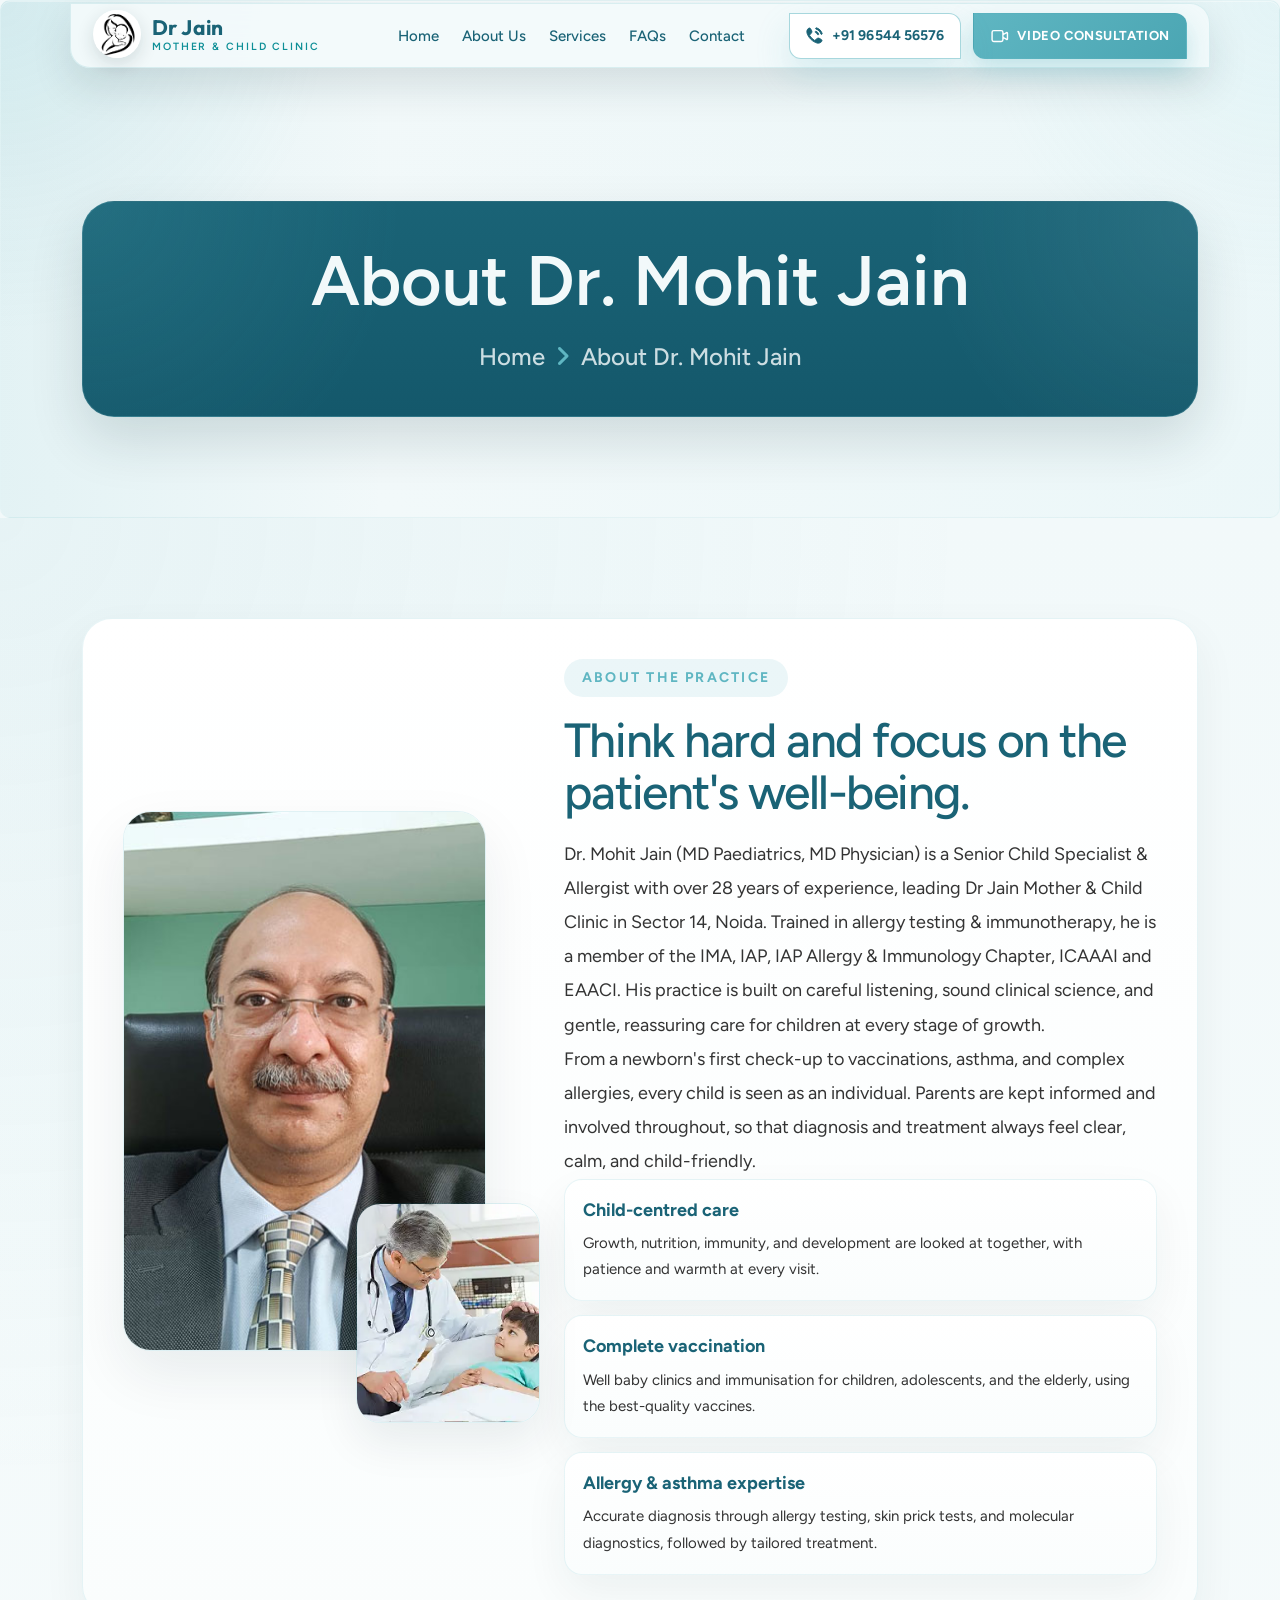
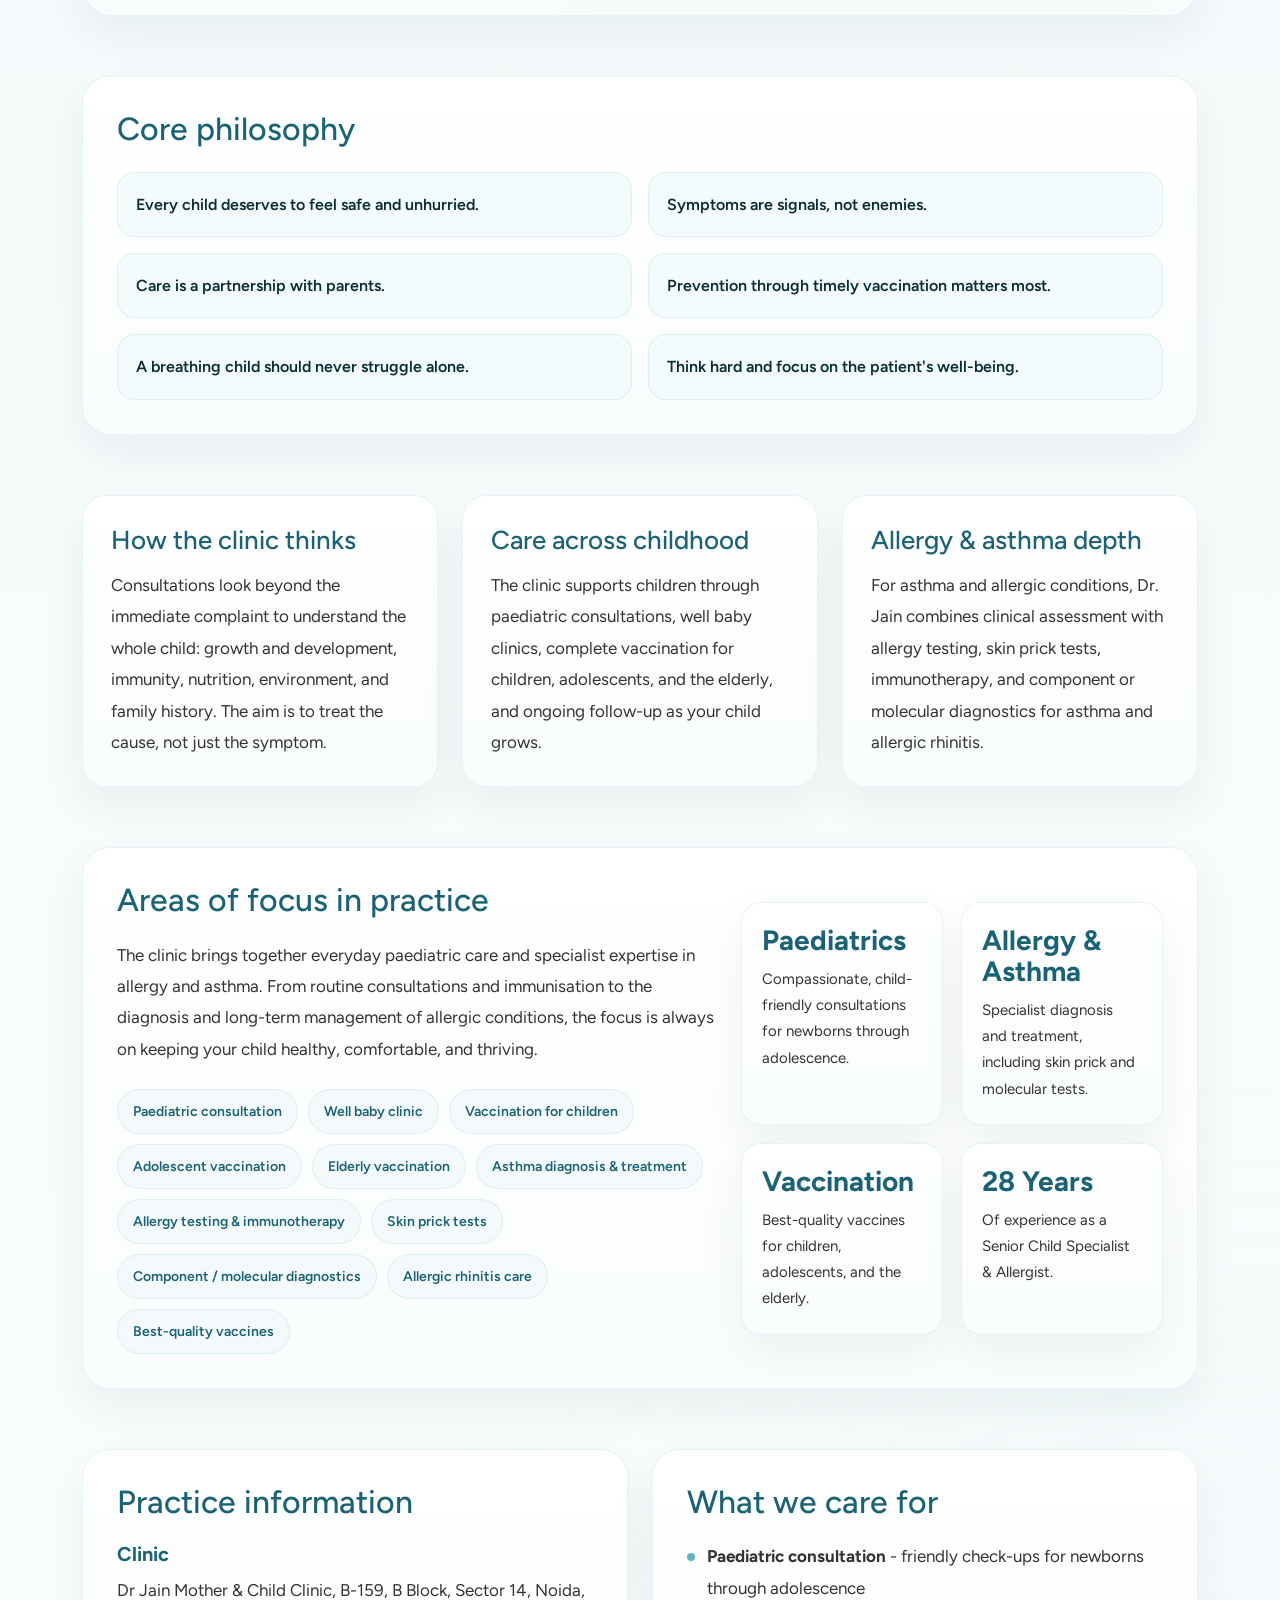
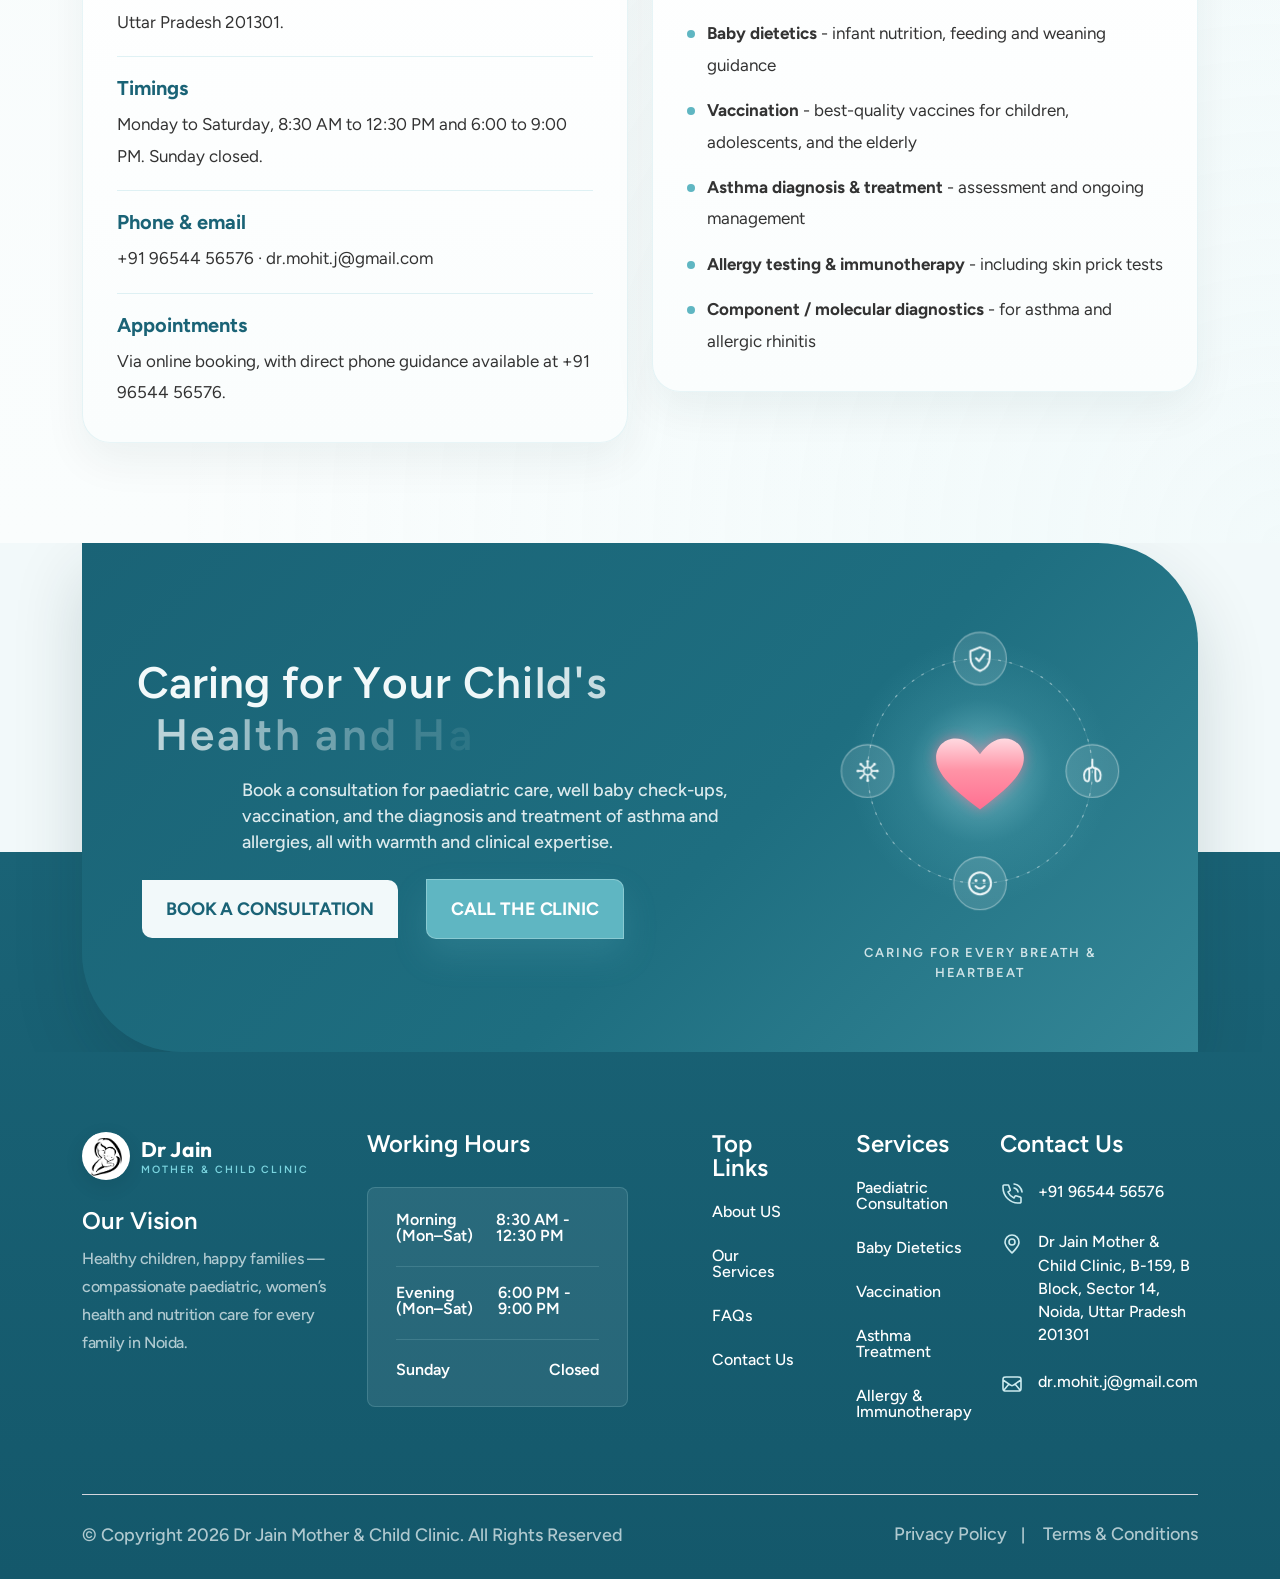
==== commit 823431d3: "commit" ====
--- a/about.html
+++ b/about.html
@@ -85,7 +85,7 @@
                                   <a href="faq.html">FAQs</a>
                               </li>
                               <li class="has-dropdown">
-                                  <a href="https://www.instagram.com/thejain_clinic/">Blogs</a>
+                                  <a href="contact.html">Contact</a>
                               </li>
                           </ul>
                       </nav>
@@ -94,7 +94,7 @@
               <div class="col-lg-3 col-md-6 col-6">
                 <div class="vl-hero-btn d-none d-lg-block text-end">
                   <div class="btn-area1">
-                <a href="contact.html" class="vl-btn-video" aria-label="Book a Video Consultation" title="Book a Video Consultation"><svg xmlns="http://www.w3.org/2000/svg" width="20" height="20" viewBox="0 0 24 24" fill="none"><path d="M15.5 10.5l4.4-2.55c.46-.27 1.05.06 1.05.6v6.9c0 .54-.59.87-1.05.6L15.5 13.5m-11 5h9a2 2 0 0 0 2-2v-9a2 2 0 0 0-2-2h-9a2 2 0 0 0-2 2v9a2 2 0 0 0 2 2Z" stroke="currentColor" stroke-width="1.7" stroke-linecap="round" stroke-linejoin="round"/></svg><span class="vl-btn-video-txt">Video Consultation</span></a>
+                <a href="https://drmohitj.exlyapp.com/checkout/05e79e08-b14f-41e8-acdb-88accc508b72" target="_blank" rel="noopener" class="vl-btn-video" aria-label="Book a Video Consultation" title="Book a Video Consultation"><svg xmlns="http://www.w3.org/2000/svg" width="20" height="20" viewBox="0 0 24 24" fill="none"><path d="M15.5 10.5l4.4-2.55c.46-.27 1.05.06 1.05.6v6.9c0 .54-.59.87-1.05.6L15.5 13.5m-11 5h9a2 2 0 0 0 2-2v-9a2 2 0 0 0-2-2h-9a2 2 0 0 0-2 2v9a2 2 0 0 0 2 2Z" stroke="currentColor" stroke-width="1.7" stroke-linecap="round" stroke-linejoin="round"/></svg><span class="vl-btn-video-txt">Video Consultation</span></a>
                     <a href="tel:+919654456576" class="vl-btn7"><svg xmlns="http://www.w3.org/2000/svg" width="20" height="20" viewBox="0 0 20 20" fill="none">
                       <g clip-path="url(#clip0_5832_90599)">
                         <path d="M4.32688 1.17695C4.79912 1.27456 5.1752 1.59185 5.40887 2.01104L6.15321 3.34641C6.42738 3.83825 6.65811 4.25215 6.80878 4.61195C6.96862 4.99364 7.06355 5.37002 7.02016 5.78615C6.97676 6.20229 6.80622 6.55099 6.57107 6.89148C6.3494 7.21245 6.03823 7.56985 5.66848 7.99454L4.57431 9.25135C4.37824 9.4766 4.2802 9.58919 4.27124 9.72994C4.26228 9.87069 4.34263 9.99094 4.50333 10.2314C5.87299 12.2806 7.71894 14.1272 9.76983 15.498C10.0103 15.6587 10.1305 15.739 10.2712 15.7301C10.412 15.7211 10.5247 15.6231 10.7498 15.427L12.0067 14.3328C12.4314 13.963 12.7888 13.6519 13.1098 13.4302C13.4502 13.195 13.799 13.0245 14.2151 12.9811C14.6312 12.9377 15.0077 13.0327 15.3893 13.1925C15.7491 13.3432 16.163 13.5739 16.6547 13.848L17.9902 14.5924C18.4094 14.8261 18.7267 15.2022 18.8243 15.6744C18.9229 16.1515 18.7775 16.6312 18.4562 17.0254C17.2904 18.4557 15.4227 19.3664 13.4633 18.9711C12.259 18.7282 11.0707 18.3234 9.63342 17.4992C6.74558 15.843 4.15636 13.2524 2.50212 10.3679C1.67786 8.9306 1.2731 7.74232 1.03015 6.53794C0.634898 4.57858 1.54559 2.71085 2.9759 1.5451C3.37009 1.22381 3.84971 1.07834 4.32688 1.17695Z" fill="white"/>
@@ -159,9 +159,9 @@
             <span><a href="#"><i class="fa-solid fa-location-dot"></i> Dr Jain Mother & Child Clinic, B-159, B Block, Sector 14, Noida, Uttar Pradesh 201301</a></span>
         </div>
         <div class="jyoti-community-card">
-            <h3>Stay Updated</h3>
-            <p>Subscribe to our newsletter for health tips and updates.</p>
-            <a href="contact.html" class="jyoti-community-btn">Join Our Branded Community!</a>
+            <h3>Book an Appointment</h3>
+            <p>Caring paediatric, vaccination and allergy treatment for your family.</p>
+            <a href="https://drmohitj.exlyapp.com/checkout/05e79e08-b14f-41e8-acdb-88accc508b72" target="_blank" rel="noopener" class="jyoti-community-btn">Schedule a Visit</a>
         </div>
     </div>
 </div>
@@ -203,7 +203,7 @@
           <div class="jyoti-about-intro">
             <span class="jyoti-about-kicker">About The Practice</span>
             <h2>Think hard and focus on the patient's well-being.</h2>
-            <p>Dr. Mohit Jain is an experienced Child Specialist and Allergy &amp; Asthma Specialist, leading Dr Jain Mother &amp; Child Clinic in Sector 14, Noida. His practice is built on careful listening, sound clinical science, and gentle, reassuring care for children at every stage of growth.</p>
+            <p>Dr. Mohit Jain (MD Paediatrics, MD Physician) is a Senior Child Specialist &amp; Allergist with over 28 years of experience, leading Dr Jain Mother &amp; Child Clinic in Sector 14, Noida. Trained in allergy testing &amp; immunotherapy, he is a member of the IMA, IAP, IAP Allergy &amp; Immunology Chapter, ICAAAI and EAACI. His practice is built on careful listening, sound clinical science, and gentle, reassuring care for children at every stage of growth.</p>
             <p>From a newborn's first check-up to vaccinations, asthma, and complex allergies, every child is seen as an individual. Parents are kept informed and involved throughout, so that diagnosis and treatment always feel clear, calm, and child-friendly.</p>
             <div class="jyoti-about-pillars">
               <div class="jyoti-about-pillar">
@@ -300,8 +300,8 @@
               <span>Best-quality vaccines for children, adolescents, and the elderly.</span>
             </div>
             <div class="jyoti-about-stat">
-              <strong>10 AM - 8 PM</strong>
-              <span>Open Monday to Saturday; Sunday closed.</span>
+              <strong>28 Years</strong>
+              <span>Of experience as a Senior Child Specialist &amp; Allergist.</span>
             </div>
           </div>
         </div>
@@ -341,7 +341,7 @@
           <div class="space20"></div>
           <ul class="jyoti-about-credentials">
             <li><strong>Paediatric consultation</strong> - friendly check-ups for newborns through adolescence</li>
-            <li><strong>Well baby clinic</strong> - growth, development, and nutrition monitoring</li>
+            <li><strong>Baby dietetics</strong> - infant nutrition, feeding and weaning guidance</li>
             <li><strong>Vaccination</strong> - best-quality vaccines for children, adolescents, and the elderly</li>
             <li><strong>Asthma diagnosis &amp; treatment</strong> - assessment and ongoing management</li>
             <li><strong>Allergy testing &amp; immunotherapy</strong> - including skin prick tests</li>
@@ -367,7 +367,7 @@
                 <p data-aos="fade-left" data-aos-duration="900">Book a consultation for paediatric care, well baby check-ups, vaccination, and the diagnosis and treatment of asthma and allergies, all with warmth and clinical expertise.</p>
                 <div class="space24"></div>
                 <div class="btn-area1">
-                  <a href="contact.html" class="vl-btn7 btn1">Book a Consultation</a>
+                  <a href="https://drmohitj.exlyapp.com/checkout/05e79e08-b14f-41e8-acdb-88accc508b72" target="_blank" rel="noopener" class="vl-btn7 btn1">Book a Consultation</a>
                   <a href="tel:+919654456576" class="vl-btn7 btn2">Call the Clinic</a>
                 </div>
               </div>
@@ -479,11 +479,9 @@
           <a href="index.html" class="djmc-brand djmc-brand--footer"><span class="djmc-brand-mark"><img src="assets/img/logo/logo.jpeg" alt="Dr Jain Mother & Child Clinic"></span><span class="djmc-brand-text"><strong>Dr Jain</strong><small>Mother &amp; Child Clinic</small></span></a>
           <div class="space24"></div>
           <div class="footer-community-copy">
-            <h3>Stay Updated</h3>
-            <p>Subscribe to our newsletter for health tips and updates.</p>
-          </div>
-          <div class="space20"></div>
-          <a href="contact.html" class="jyoti-community-btn footer-community-btn">Join Our Branded Community!</a>
+            <h3>Our Vision</h3>
+            <p>Healthy children, happy families — compassionate paediatric, women’s health and nutrition care for every family in Noida.</p>
+          </div>
         </div>
       </div>
       <div class="col-lg-3 col-md-6">
@@ -492,8 +490,8 @@
           <h4>Working Hours</h4>
           <div class="space28"></div>
           <ul>
-            <li><span><a href="#">Mon - Sat</a></span> <span><a href="#">8:30 AM - 12:30 PM</a></span></li>
-            <li><span><a href="#">Mon - Sat</a></span> <span><a href="#">6:00 PM - 9:00 PM</a></span></li>
+            <li><span><a href="#">Morning (Mon–Sat)</a></span> <span><a href="#">8:30 AM - 12:30 PM</a></span></li>
+            <li><span><a href="#">Evening (Mon–Sat)</a></span> <span><a href="#">6:00 PM - 9:00 PM</a></span></li>
             <li><span><a href="#">Sunday</a></span> <span><a href="#">Closed</a></span></li>
           </ul>
         </div>
@@ -505,7 +503,7 @@
           <ul>
             <li><a href="about.html">About US</a></li>
             <li><a href="services.html">Our Services</a></li>
-            <li><a href="https://www.instagram.com/thejain_clinic/">Blog</a></li>
+            <li><a href="faq.html">FAQs</a></li>
             <li><a href="contact.html">Contact Us</a></li>
           </ul>
         </div>
@@ -517,7 +515,7 @@
           <h3>Services</h3>
           <ul>
             <li><a href="services.html">Paediatric Consultation</a></li>
-            <li><a href="services.html">Well Baby Clinic</a></li>
+            <li><a href="services.html">Baby Dietetics</a></li>
             <li><a href="services.html">Vaccination</a></li>
             <li><a href="services.html">Asthma Treatment</a></li>
             <li><a href="services.html">Allergy &amp; Immunotherapy</a></li>
--- a/assets/css/main.css
+++ b/assets/css/main.css
@@ -26868,12 +26868,12 @@
 
 .jyoti-services-intro-showcase .jyoti-services-hero-media img {
   display: block;
-  height: 380px;
+  height: 400px !important;
   min-height: 0;
   width: 100%;
   border-radius: 8px;
   object-fit: cover;
-  object-position: center 20%;
+  object-position: center 22%;
   box-shadow: 0 28px 60px rgba(10, 44, 51, 0.15);
 }
 
@@ -26899,7 +26899,7 @@
   }
 
   .jyoti-services-intro-showcase .jyoti-services-hero-media img {
-    height: 320px;
+    height: 300px !important;
   }
 
 }
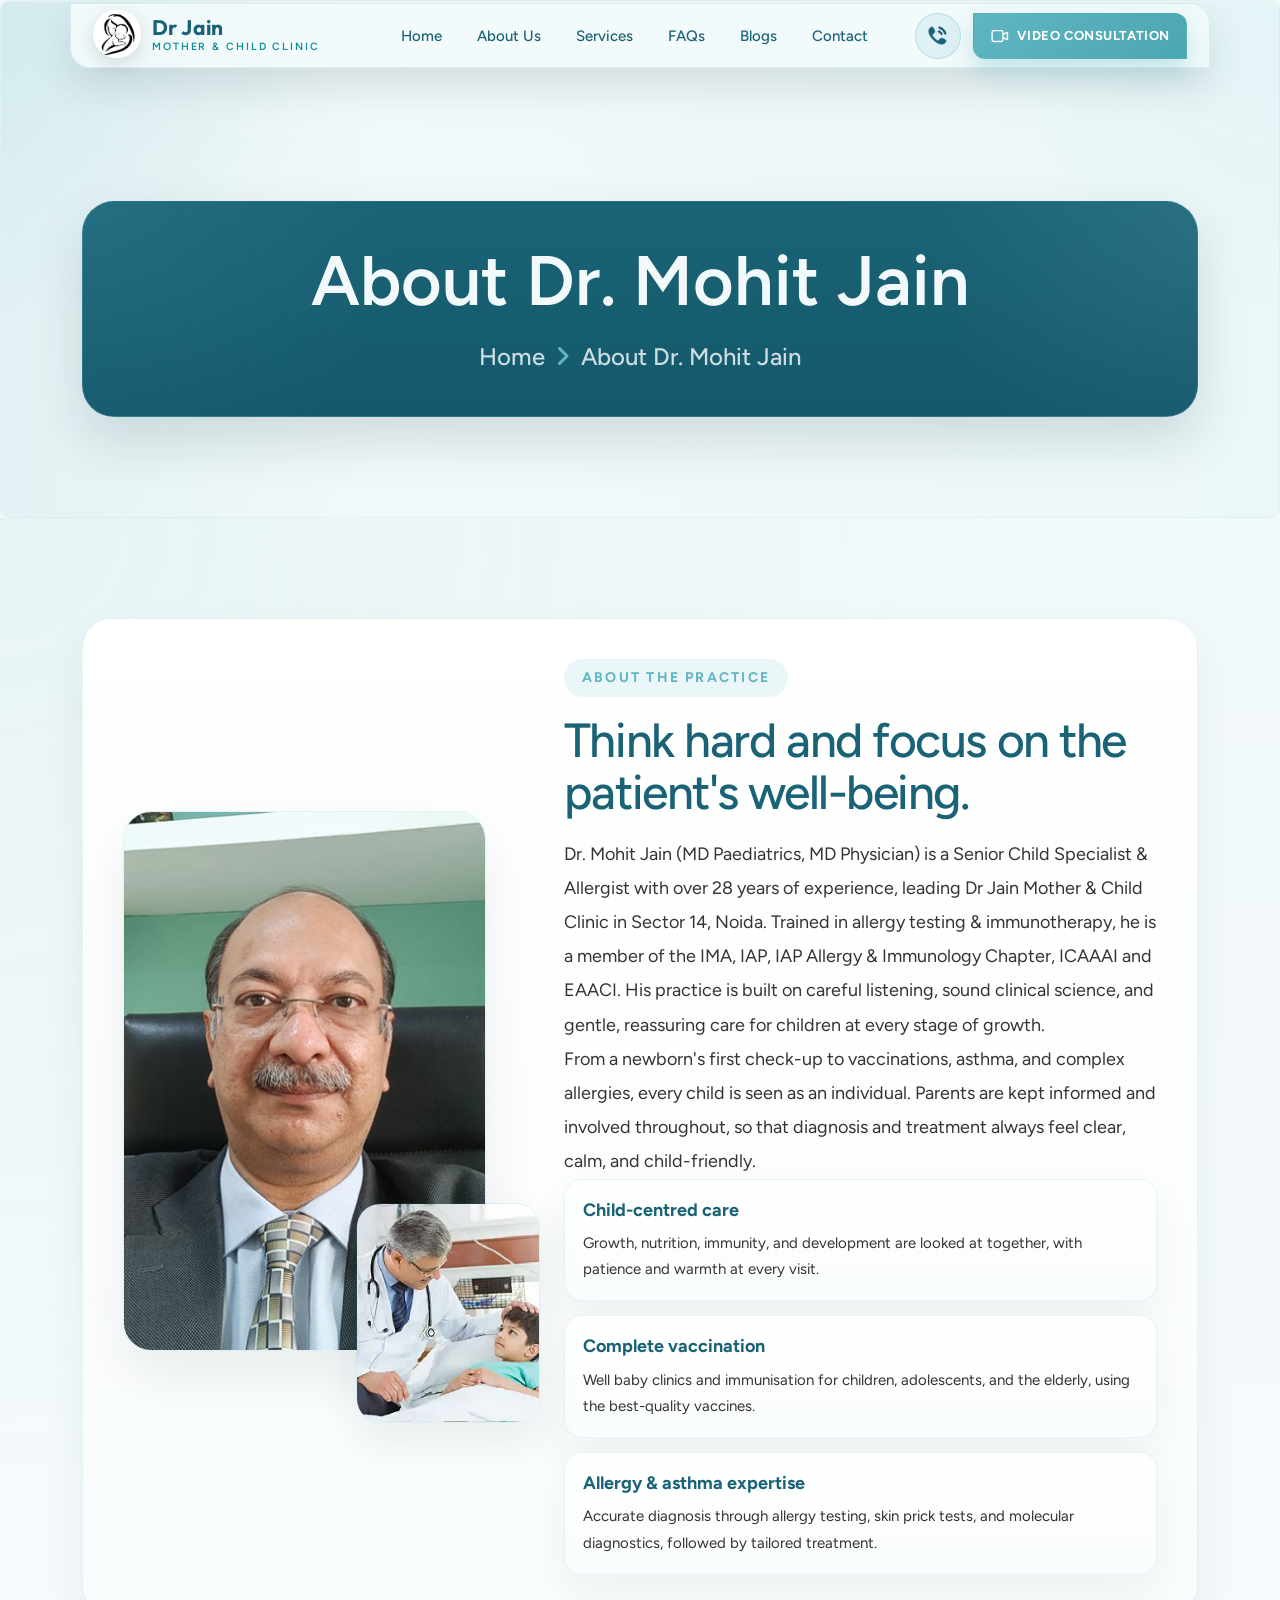
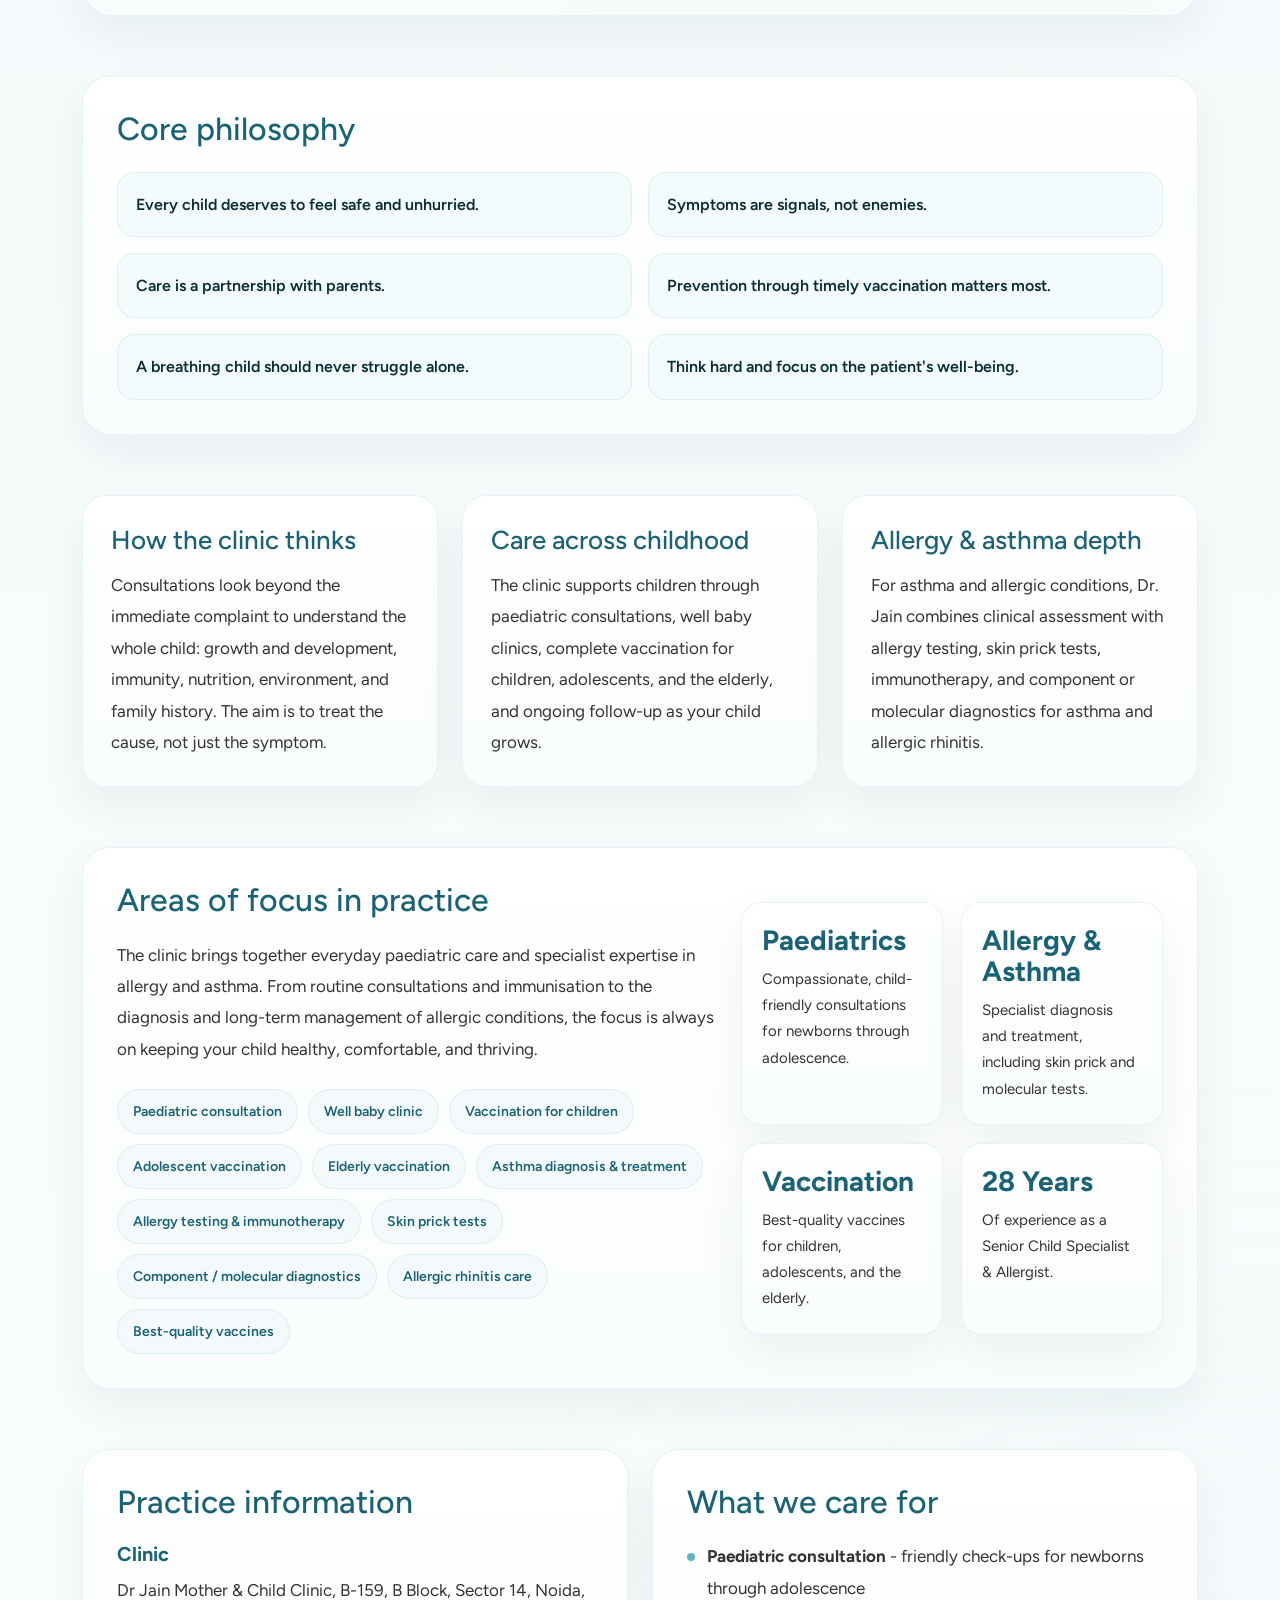
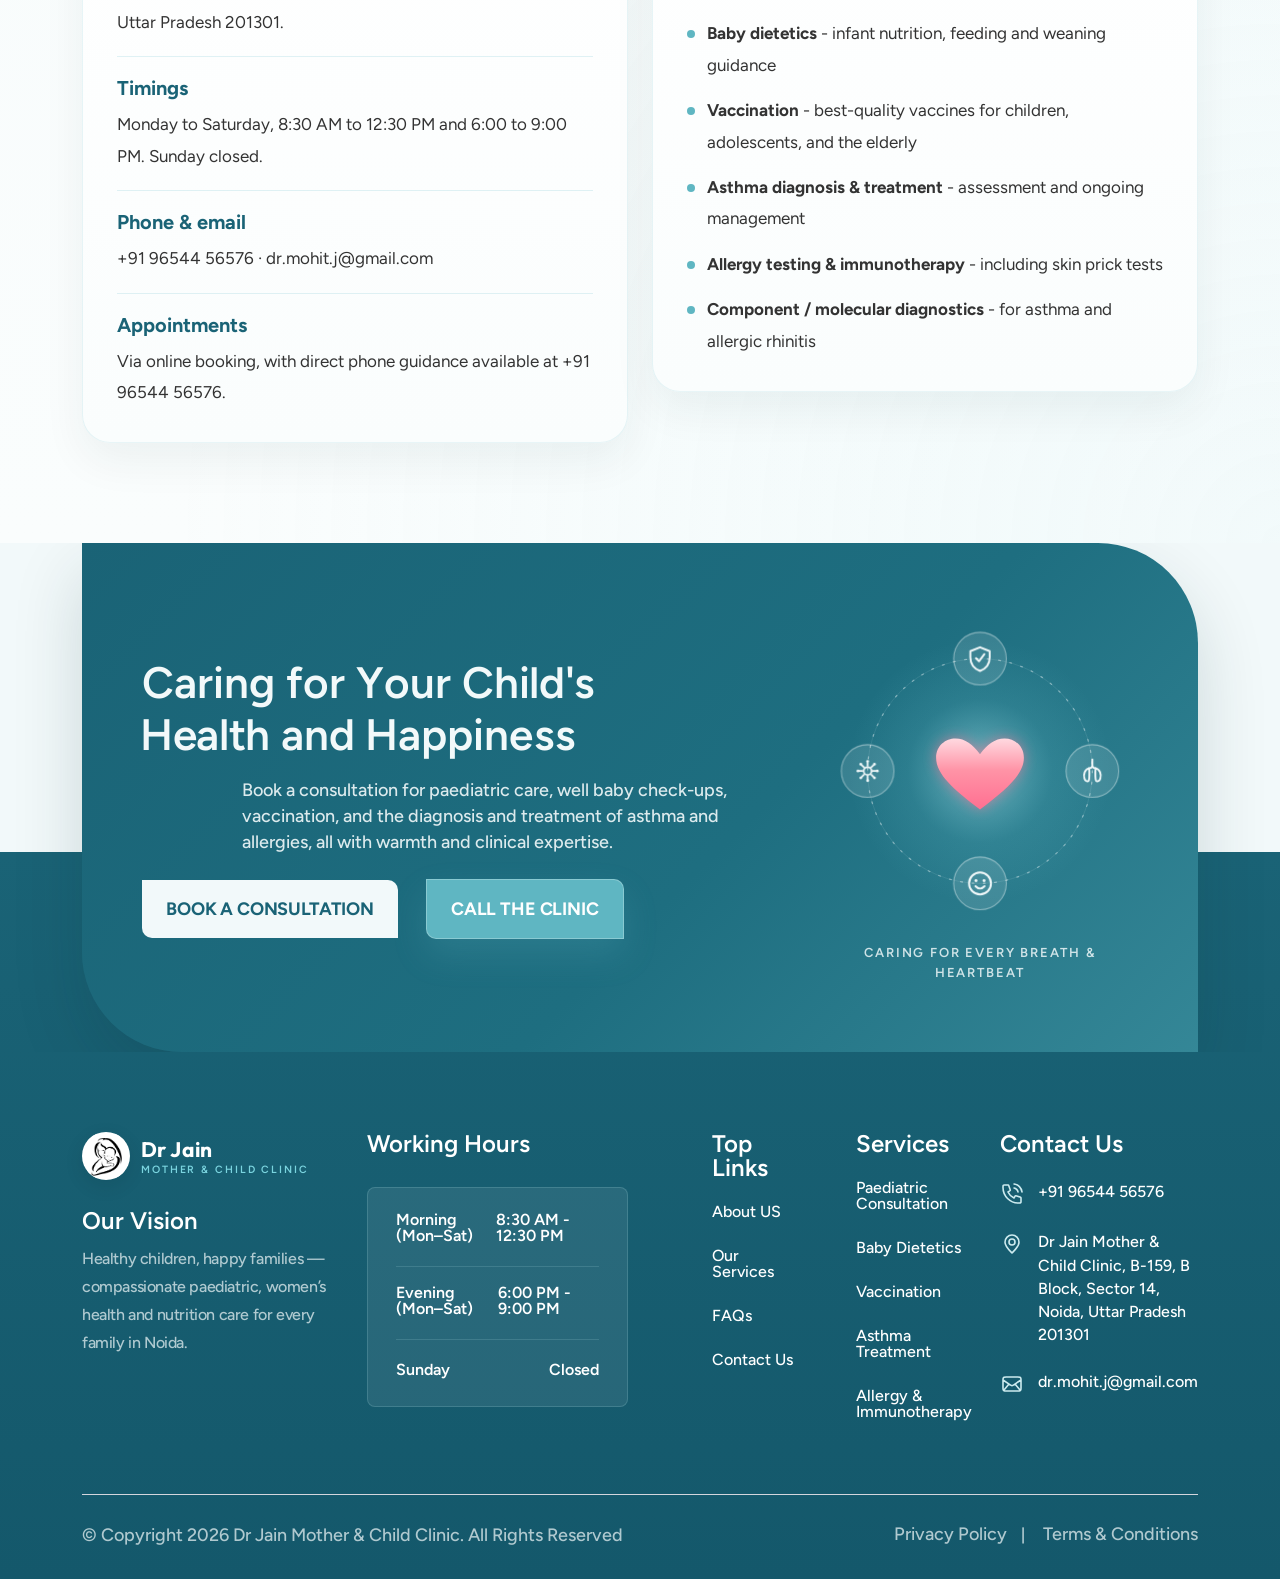
==== commit 512128ce: "commit" ====
--- a/about.html
+++ b/about.html
@@ -85,6 +85,9 @@
                                   <a href="faq.html">FAQs</a>
                               </li>
                               <li class="has-dropdown">
+                                  <a href="https://drmohitj.exlyapp.com/blog" target="_blank" rel="noopener">Blogs</a>
+                              </li>
+                              <li class="has-dropdown">
                                   <a href="contact.html">Contact</a>
                               </li>
                           </ul>
@@ -95,7 +98,7 @@
                 <div class="vl-hero-btn d-none d-lg-block text-end">
                   <div class="btn-area1">
                 <a href="https://drmohitj.exlyapp.com/checkout/05e79e08-b14f-41e8-acdb-88accc508b72" target="_blank" rel="noopener" class="vl-btn-video" aria-label="Book a Video Consultation" title="Book a Video Consultation"><svg xmlns="http://www.w3.org/2000/svg" width="20" height="20" viewBox="0 0 24 24" fill="none"><path d="M15.5 10.5l4.4-2.55c.46-.27 1.05.06 1.05.6v6.9c0 .54-.59.87-1.05.6L15.5 13.5m-11 5h9a2 2 0 0 0 2-2v-9a2 2 0 0 0-2-2h-9a2 2 0 0 0-2 2v9a2 2 0 0 0 2 2Z" stroke="currentColor" stroke-width="1.7" stroke-linecap="round" stroke-linejoin="round"/></svg><span class="vl-btn-video-txt">Video Consultation</span></a>
-                    <a href="tel:+919654456576" class="vl-btn7"><svg xmlns="http://www.w3.org/2000/svg" width="20" height="20" viewBox="0 0 20 20" fill="none">
+                    <a href="tel:+919654456576" class="vl-btn7 vl-btn-call" aria-label="Call +91 96544 56576" title="+91 96544 56576"><svg xmlns="http://www.w3.org/2000/svg" width="20" height="20" viewBox="0 0 20 20" fill="none">
                       <g clip-path="url(#clip0_5832_90599)">
                         <path d="M4.32688 1.17695C4.79912 1.27456 5.1752 1.59185 5.40887 2.01104L6.15321 3.34641C6.42738 3.83825 6.65811 4.25215 6.80878 4.61195C6.96862 4.99364 7.06355 5.37002 7.02016 5.78615C6.97676 6.20229 6.80622 6.55099 6.57107 6.89148C6.3494 7.21245 6.03823 7.56985 5.66848 7.99454L4.57431 9.25135C4.37824 9.4766 4.2802 9.58919 4.27124 9.72994C4.26228 9.87069 4.34263 9.99094 4.50333 10.2314C5.87299 12.2806 7.71894 14.1272 9.76983 15.498C10.0103 15.6587 10.1305 15.739 10.2712 15.7301C10.412 15.7211 10.5247 15.6231 10.7498 15.427L12.0067 14.3328C12.4314 13.963 12.7888 13.6519 13.1098 13.4302C13.4502 13.195 13.799 13.0245 14.2151 12.9811C14.6312 12.9377 15.0077 13.0327 15.3893 13.1925C15.7491 13.3432 16.163 13.5739 16.6547 13.848L17.9902 14.5924C18.4094 14.8261 18.7267 15.2022 18.8243 15.6744C18.9229 16.1515 18.7775 16.6312 18.4562 17.0254C17.2904 18.4557 15.4227 19.3664 13.4633 18.9711C12.259 18.7282 11.0707 18.3234 9.63342 17.4992C6.74558 15.843 4.15636 13.2524 2.50212 10.3679C1.67786 8.9306 1.2731 7.74232 1.03015 6.53794C0.634898 4.57858 1.54559 2.71085 2.9759 1.5451C3.37009 1.22381 3.84971 1.07834 4.32688 1.17695Z" fill="white"/>
                         <path fill-rule="evenodd" clip-rule="evenodd" d="M11.3045 1.54C11.432 1.0978 11.894 0.842779 12.3362 0.970388C15.559 1.90041 18.0973 4.43862 19.0275 7.66132C19.155 8.1035 18.9 8.56545 18.4579 8.69304C18.0157 8.8207 17.5537 8.5657 17.4261 8.1235C16.6548 5.45101 14.5466 3.34295 11.874 2.57171C11.4319 2.4441 11.1769 1.98219 11.3045 1.54ZM10.793 5.47187C10.973 5.04825 11.4622 4.85066 11.8859 5.03055C13.2706 5.6186 14.3793 6.72725 14.9673 8.11199C15.1472 8.53562 14.9496 9.02487 14.526 9.20479C14.1024 9.38462 13.6131 9.18704 13.4332 8.76345C13.014 7.77614 12.2217 6.9839 11.2344 6.56463C10.8108 6.38474 10.6132 5.8955 10.793 5.47187Z" fill="white"/>
--- a/assets/css/main.css
+++ b/assets/css/main.css
@@ -27032,6 +27032,25 @@
   .vl-btn-video svg { width: 22px; height: 22px; }
 }
 
+/* Keep the whole header on ONE line: logo + menu + CTAs.
+   Let the CTAs take their natural width on the right and the
+   menu flex to fill the remaining space (removes the rigid
+   25% column that forced the buttons to wrap). */
+@media (min-width: 992px) {
+  .vl-header-area .row-bg1 { flex-wrap: nowrap; }
+  .vl-header-area .row-bg1 > [class*="col-"] { min-width: 0; }
+  .vl-header-area .row-bg1 .col-lg-2 { flex: 0 0 auto; width: auto; max-width: none; }
+  .vl-header-area .row-bg1 .col-lg-7 { flex: 1 1 auto; width: auto; max-width: none; }
+  .vl-header-area .row-bg1 .col-lg-3 { flex: 0 0 auto; width: auto; max-width: none; }
+  .vl-header-area .row-bg1 .btn-area1 {
+    display: flex; flex-wrap: nowrap; align-items: center;
+    justify-content: flex-end; gap: 10px;
+  }
+  .vl-header-area .row-bg1 .vl-btn7,
+  .vl-header-area .row-bg1 .vl-btn-video { white-space: nowrap; }
+  .homepage1-body .vl-main-menu ul > li > a { padding: 0 13px; }
+}
+
 /* ============================================================
    NAVBAR CTA REDESIGN — Dr Jain Mother & Child Clinic
    Clear hierarchy: Video Consultation = primary (filled),
@@ -27151,6 +27170,51 @@
   .homepage4-body .vl-hero-btn .btn-area1 .vl-btn7 { font-size: 14px !important; }
 }
 
+/* --- Phone CTA = icon-only round button (number hidden, still
+   dials on click, read by screen readers, shown as a tooltip) --- */
+@media (min-width: 992px) {
+  .homepage6-body .vl-hero-btn .btn-area1 .vl-btn-call,
+  .homepage4-body .vl-hero-btn .btn-area1 .vl-btn-call {
+    width: 50px;
+    height: 50px;
+    padding: 0 !important;
+    gap: 0 !important;
+    font-size: 0 !important;
+    border-radius: 50% !important;
+    color: var(--brand-plum) !important;
+    background: rgba(95, 182, 194, 0.14) !important;
+    border: 1px solid rgba(95, 182, 194, 0.32) !important;
+    box-shadow: none !important;
+  }
+  .homepage6-body .vl-hero-btn .btn-area1 .vl-btn-call svg,
+  .homepage4-body .vl-hero-btn .btn-area1 .vl-btn-call svg {
+    width: 19px !important;
+    height: 19px !important;
+    margin: 0 !important;
+  }
+  .homepage6-body .vl-hero-btn .btn-area1 .vl-btn-call svg path,
+  .homepage4-body .vl-hero-btn .btn-area1 .vl-btn-call svg path {
+    fill: var(--brand-sage);
+    transition: fill .35s ease;
+  }
+  .homepage6-body .vl-hero-btn .btn-area1 .vl-btn-call:hover,
+  .homepage4-body .vl-hero-btn .btn-area1 .vl-btn-call:hover {
+    background: var(--brand-sage) !important;
+    border-color: var(--brand-sage) !important;
+    border-radius: 50% !important;
+    transform: translateY(-3px);
+    box-shadow: 0 12px 24px rgba(95, 182, 194, 0.34);
+  }
+  .homepage6-body .vl-hero-btn .btn-area1 .vl-btn-call:hover svg path,
+  .homepage4-body .vl-hero-btn .btn-area1 .vl-btn-call:hover svg path {
+    fill: #ffffff;
+  }
+}
+@media (min-width: 992px) and (max-width: 1319px) {
+  .homepage6-body .vl-hero-btn .btn-area1 .vl-btn-call,
+  .homepage4-body .vl-hero-btn .btn-area1 .vl-btn-call { width: 46px; height: 46px; }
+}
+
 /* ============================================================
    CTA animated care visual — paediatric · vaccination · asthma · allergy
    Replaces the old "Follow Us" box inside the CTA band.
@@ -27181,6 +27245,7 @@
 .djmc-team-monogram { width: 100%; height: 100%; display: flex; align-items: center; justify-content: center; }
 .djmc-team-monogram span { font-family: var(--ztc-family-font2), 'Outfit', sans-serif;
   font-size: 78px; font-weight: 700; color: rgba(255, 255, 255, 0.94); letter-spacing: 3px; }
+.djmc-team-doctor { position: absolute; inset: 0; width: 100%; height: 100%; display: block; }
 .djmc-team-card--alt .djmc-team-media { background: linear-gradient(135deg, #5fb6c2 0%, #1a6376 100%); }
 .djmc-team-role { position: absolute; left: 16px; bottom: 14px; z-index: 2; color: #fff;
   font-size: 12px; font-weight: 600; letter-spacing: .04em; text-transform: uppercase;
@@ -27305,12 +27370,16 @@
 .djmc-test-media { display: grid; grid-template-columns: 1fr; gap: 16px; }
 .djmc-test-media img { width: 100%; height: 240px; object-fit: cover; border-radius: 14px;
   box-shadow: 0 16px 40px rgba(10, 44, 51, 0.14); }
+.djmc-test-media--single img { height: auto; object-fit: contain; background: #f2f6f9; }
 .djmc-badge-latest { display: inline-block; margin-left: 8px; font-size: 10.5px; font-weight: 700;
   letter-spacing: .04em; text-transform: uppercase; color: #fff; background: #5fb6c2;
   padding: 2px 8px; border-radius: 999px; vertical-align: middle; }
 @media (min-width: 768px) {
   .djmc-test-media { grid-template-columns: 1fr 1fr; }
   .djmc-test-media img { height: 300px; }
+  .djmc-test-media--single { grid-template-columns: 1fr; }
+  .djmc-test-media--single img { height: auto; max-height: 560px; object-fit: contain;
+    background: #f2f6f9; }
 }
 
 .djmc-care-visual { max-width: 360px; margin: 0 auto; text-align: center; }
@@ -27386,3 +27455,107 @@
   .djmc-cv-ecg { stroke-dashoffset: 0; }
   .djmc-cv-bubble { opacity: .5; }
 }
+
+/* ============================================================
+   TESTING & DIAGNOSTICS — "What we test for" icon-tile grid
+   ============================================================ */
+.djmc-test-panel { padding: 46px; }
+.djmc-test-head {
+  display: flex;
+  align-items: center;
+  gap: 22px;
+  margin-bottom: 30px;
+  position: relative;
+  z-index: 1;
+}
+.djmc-test-head-icon {
+  flex: 0 0 auto;
+  width: 78px;
+  height: 78px;
+  border-radius: 22px;
+  display: inline-flex;
+  align-items: center;
+  justify-content: center;
+  color: #ffffff;
+  background: linear-gradient(135deg, #0e97a8 0%, #3fa9b8 100%);
+  box-shadow: 0 18px 36px rgba(14, 151, 168, 0.30);
+}
+.djmc-test-head-icon svg { width: 40px; height: 40px; }
+.djmc-test-head-txt h5 {
+  margin: 0 0 7px;
+  font-size: 25px;
+  line-height: 1.2;
+  color: #0a2c33;
+}
+.djmc-test-head-txt p {
+  margin: 0;
+  max-width: 660px;
+  color: #5a6670;
+  font-size: 15.5px;
+  line-height: 1.7;
+}
+
+.djmc-test-grid {
+  display: grid;
+  grid-template-columns: repeat(2, minmax(0, 1fr));
+  gap: 16px;
+  position: relative;
+  z-index: 1;
+}
+.djmc-test-tile {
+  display: flex;
+  align-items: center;
+  gap: 16px;
+  padding: 18px 22px;
+  border-radius: 18px;
+  background: #ffffff;
+  border: 1px solid rgba(14, 151, 168, 0.12);
+  box-shadow: 0 10px 30px rgba(10, 44, 51, 0.05);
+  transition: transform .35s ease, box-shadow .35s ease, border-color .35s ease;
+}
+.djmc-test-tile:hover {
+  transform: translateY(-4px);
+  border-color: rgba(14, 151, 168, 0.30);
+  box-shadow: 0 22px 46px rgba(10, 44, 51, 0.11);
+}
+.djmc-test-tile-icon {
+  flex: 0 0 auto;
+  width: 52px;
+  height: 52px;
+  border-radius: 14px;
+  display: inline-flex;
+  align-items: center;
+  justify-content: center;
+  color: #0e97a8;
+  background: linear-gradient(135deg, rgba(95, 182, 194, 0.18) 0%, rgba(14, 151, 168, 0.10) 100%);
+  transition: color .35s ease, background .35s ease, transform .35s ease;
+}
+.djmc-test-tile-icon svg { width: 26px; height: 26px; }
+.djmc-test-tile:hover .djmc-test-tile-icon {
+  color: #ffffff;
+  background: linear-gradient(135deg, #0e97a8 0%, #3fa9b8 100%);
+  transform: scale(1.06);
+}
+.djmc-test-tile h6 {
+  margin: 0;
+  font-size: 16px;
+  font-weight: 600;
+  line-height: 1.4;
+  color: #0a2c33;
+}
+.djmc-test-tile--latest {
+  background: linear-gradient(135deg, #ffffff 0%, #f3fbfc 100%);
+  border-color: rgba(14, 151, 168, 0.22);
+}
+.djmc-test-tile--wide { grid-column: 1 / -1; }
+
+@media (max-width: 991px) {
+  .djmc-test-panel { padding: 30px; }
+}
+@media (max-width: 767px) {
+  .djmc-test-head { flex-direction: column; align-items: flex-start; gap: 16px; }
+  .djmc-test-head-icon { width: 64px; height: 64px; border-radius: 18px; }
+  .djmc-test-head-icon svg { width: 32px; height: 32px; }
+  .djmc-test-grid { grid-template-columns: 1fr; }
+  .djmc-test-tile--wide { grid-column: auto; }
+}
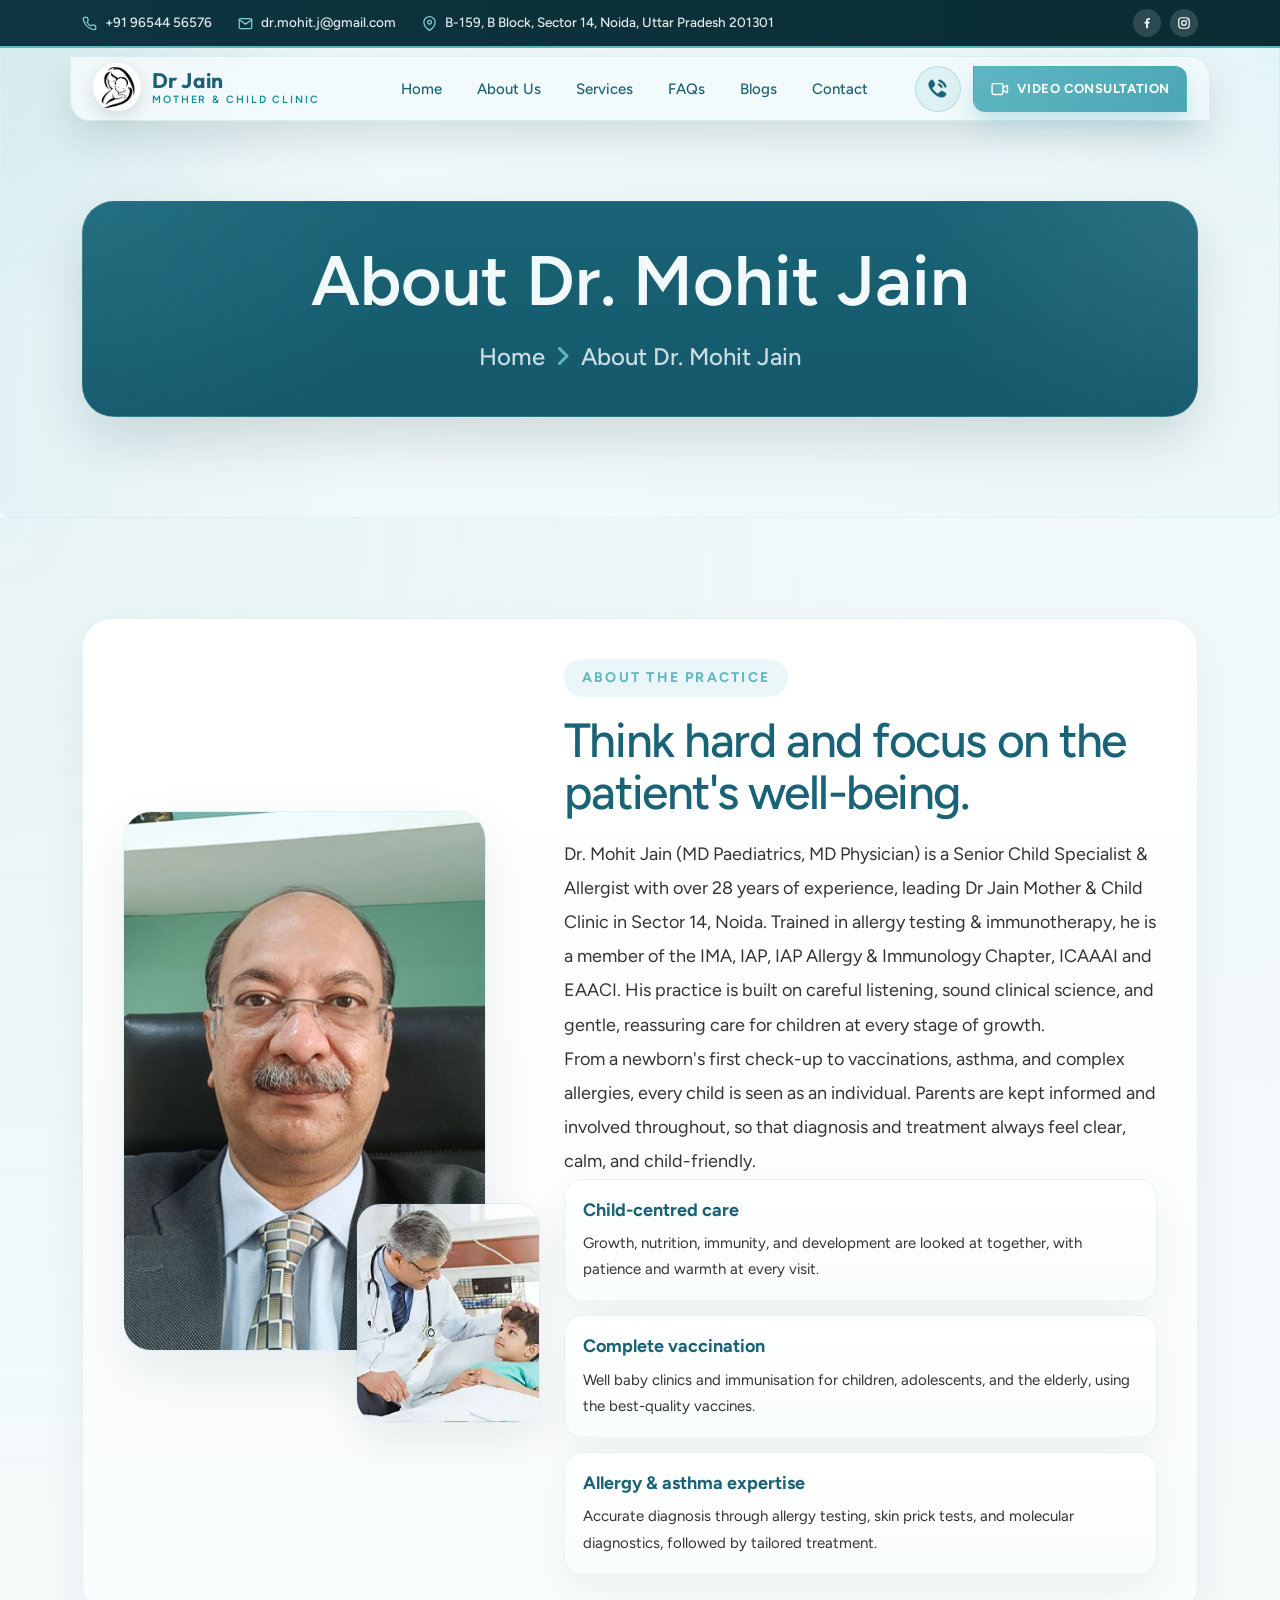
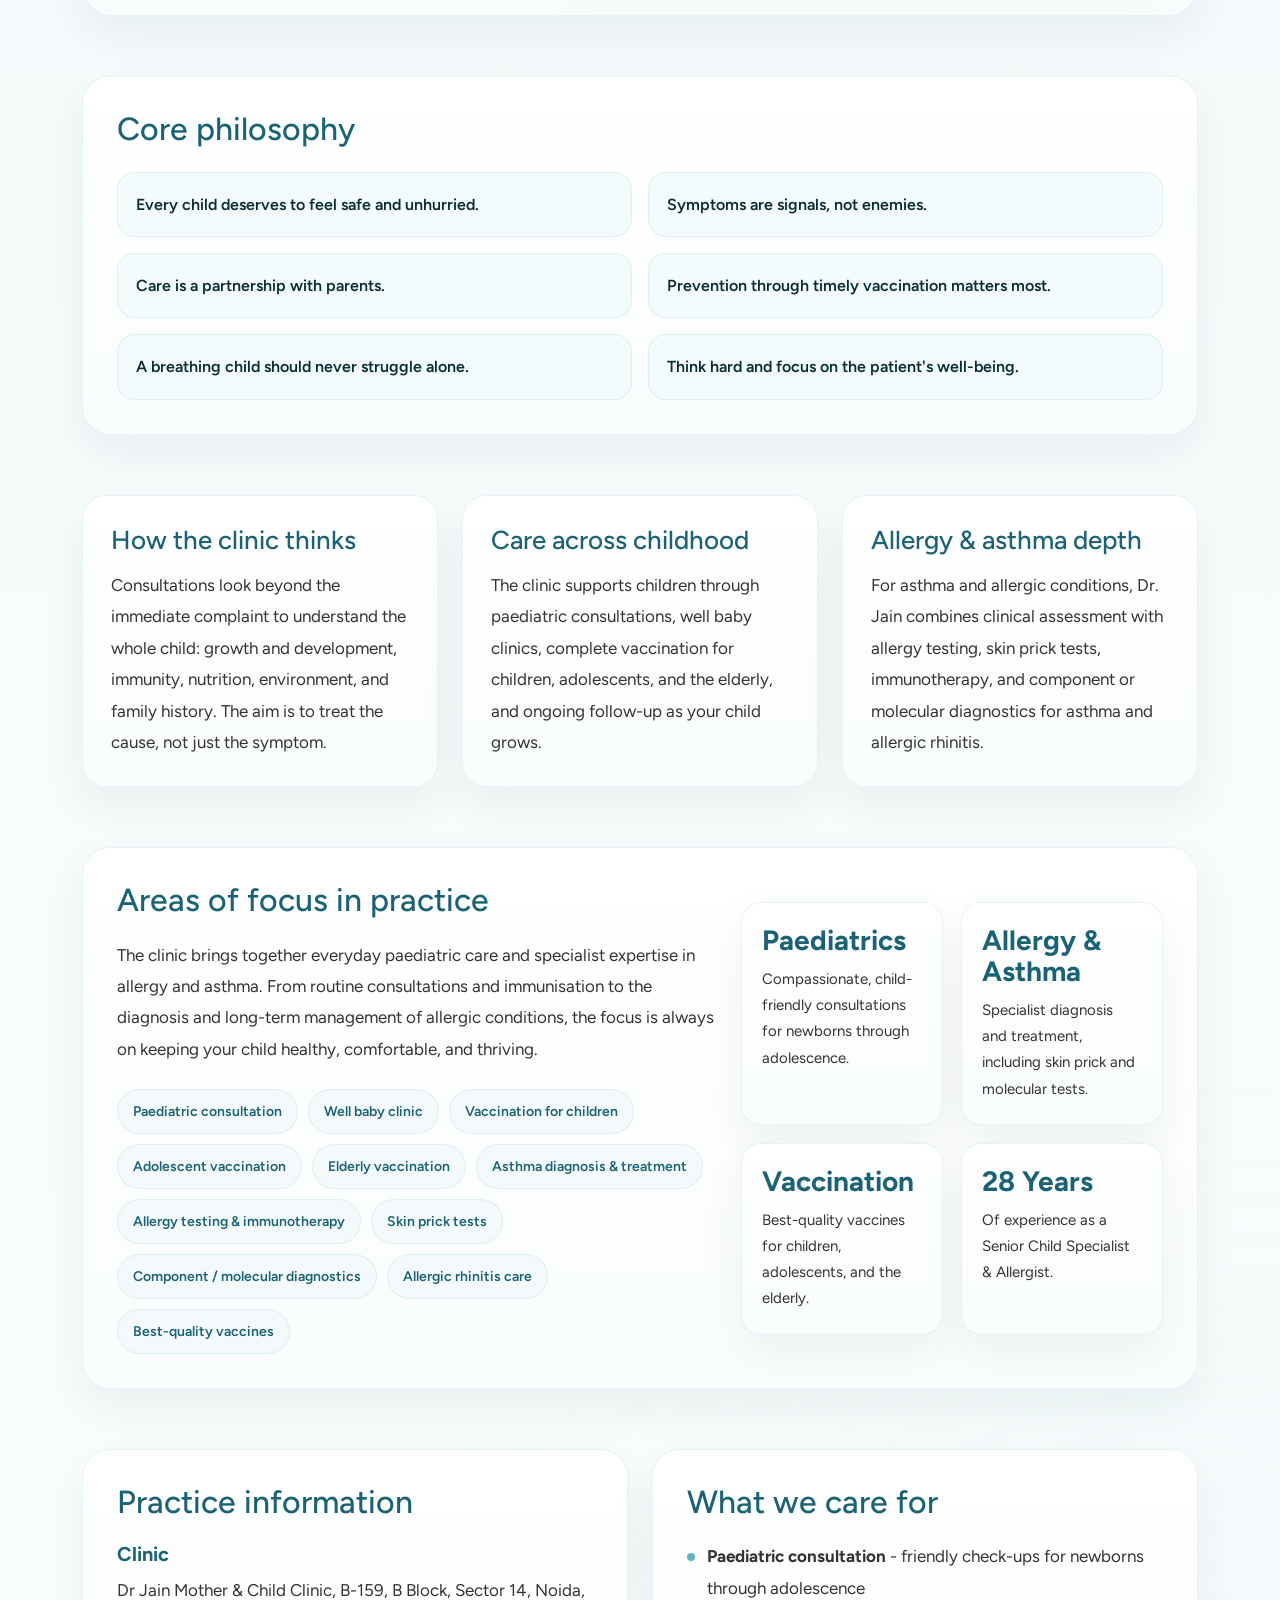
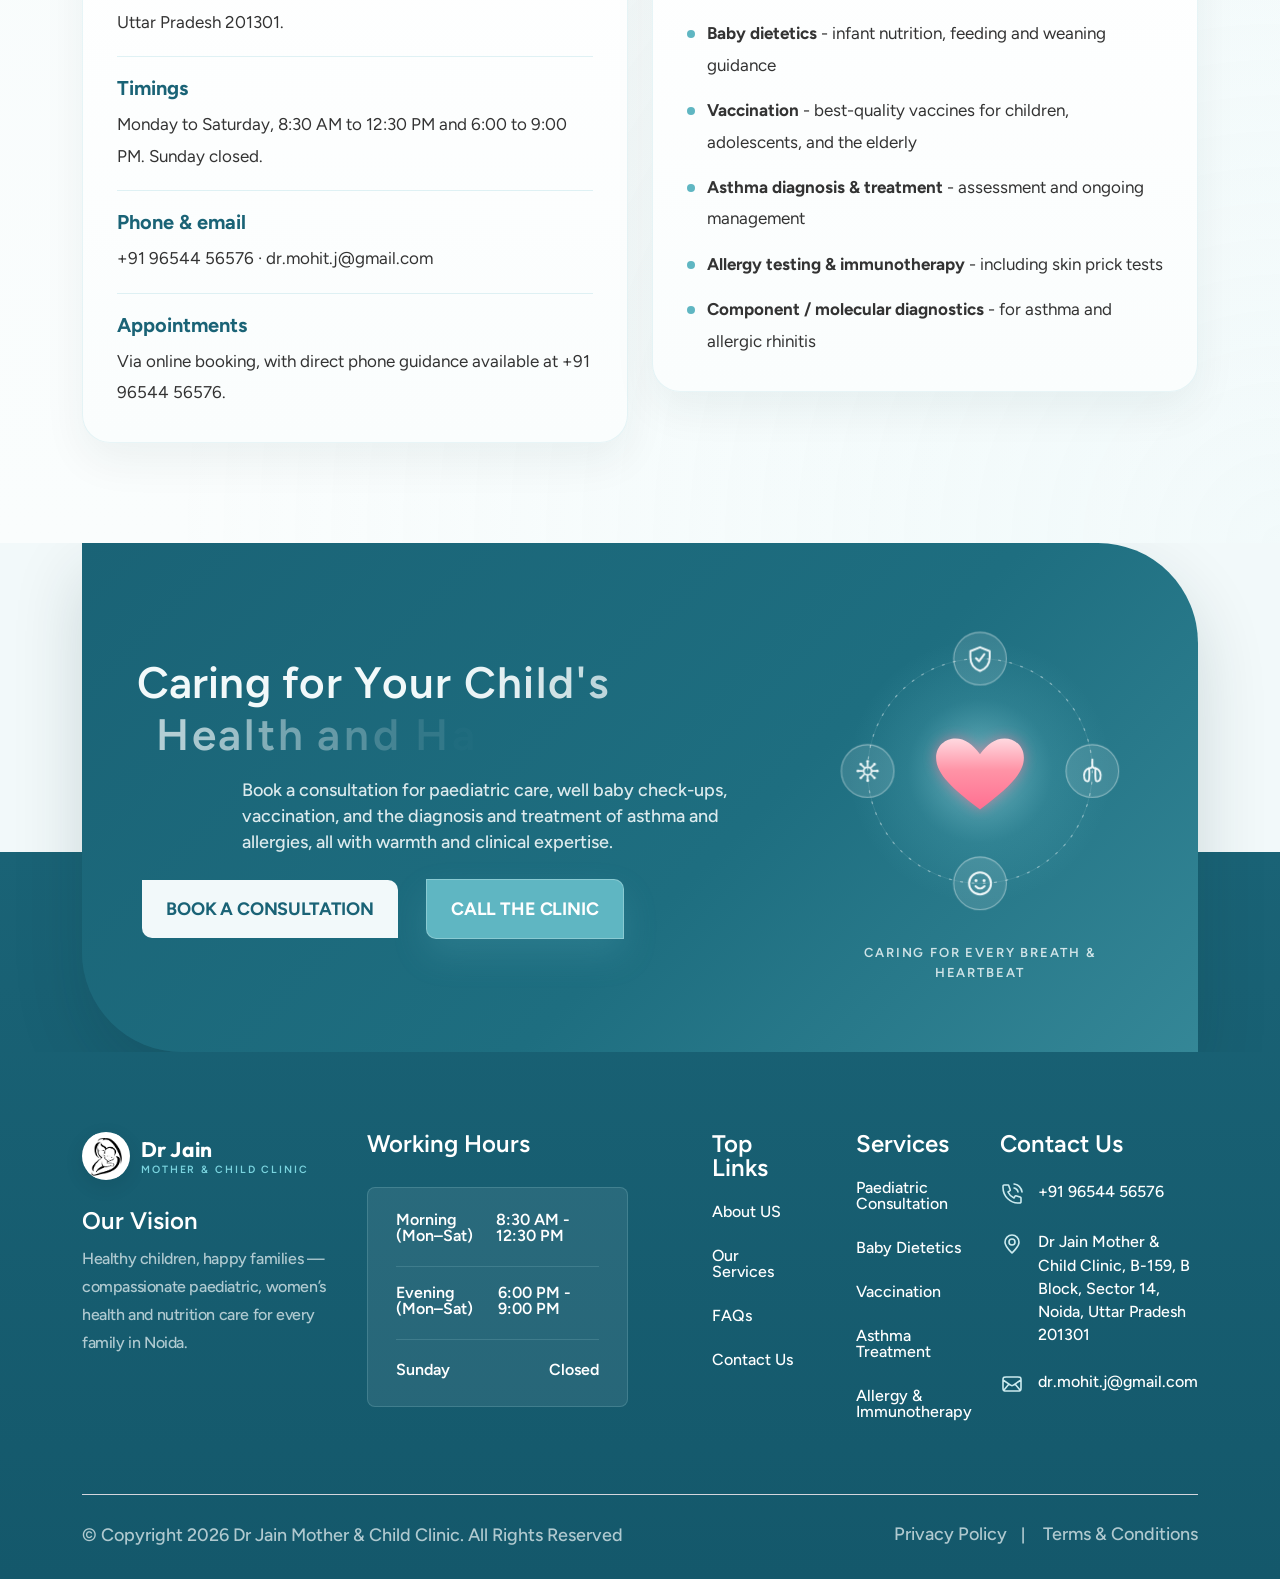
==== commit 48500fa7: "commit" ====
--- a/about.html
+++ b/about.html
@@ -61,6 +61,21 @@
 <!--=====HEADER START=======-->
 <header class="homepage6-body">
   <div id="vl-header-sticky" class="vl-header-area vl-transparent-header">
+      <div class="djmc-topbar">
+        <div class="container">
+          <div class="djmc-topbar-inner">
+            <div class="djmc-topbar-left">
+              <a href="tel:+919654456576" class="djmc-topbar-item"><svg viewBox="0 0 24 24" fill="none" stroke="currentColor" stroke-width="2" stroke-linecap="round" stroke-linejoin="round"><path d="M22 16.92v3a2 2 0 0 1-2.18 2 19.79 19.79 0 0 1-8.63-3.07 19.5 19.5 0 0 1-6-6 19.79 19.79 0 0 1-3.07-8.67A2 2 0 0 1 4.11 2h3a2 2 0 0 1 2 1.72 12.84 12.84 0 0 0 .7 2.81 2 2 0 0 1-.45 2.11L8.09 9.91a16 16 0 0 0 6 6l1.27-1.27a2 2 0 0 1 2.11-.45 12.84 12.84 0 0 0 2.81.7A2 2 0 0 1 22 16.92z"/></svg><span>+91 96544 56576</span></a>
+              <a href="mailto:dr.mohit.j@gmail.com" class="djmc-topbar-item djmc-topbar-email"><svg viewBox="0 0 24 24" fill="none" stroke="currentColor" stroke-width="2" stroke-linecap="round" stroke-linejoin="round"><path d="M4 4h16a2 2 0 0 1 2 2v12a2 2 0 0 1-2 2H4a2 2 0 0 1-2-2V6a2 2 0 0 1 2-2z"/><polyline points="22,6 12,13 2,6"/></svg><span>dr.mohit.j@gmail.com</span></a>
+              <a href="https://www.google.com/maps/search/?api=1&amp;query=Dr+Jain+Mother+%26+Child+Clinic+B-159+Sector+14+Noida" target="_blank" rel="noopener" class="djmc-topbar-item djmc-topbar-addr"><svg viewBox="0 0 24 24" fill="none" stroke="currentColor" stroke-width="2" stroke-linecap="round" stroke-linejoin="round"><path d="M21 10c0 7-9 13-9 13s-9-6-9-13a9 9 0 0 1 18 0z"/><circle cx="12" cy="10" r="3"/></svg><span>B-159, B Block, Sector 14, Noida, Uttar Pradesh 201301</span></a>
+            </div>
+            <div class="djmc-topbar-social">
+              <a href="#" aria-label="Facebook" target="_blank" rel="noopener"><svg viewBox="0 0 24 24" fill="currentColor"><path d="M13.5 21v-8h2.7l.4-3.1h-3.1V7.9c0-.9.25-1.5 1.55-1.5H17V3.6c-.3 0-1.3-.1-2.45-.1-2.42 0-4.05 1.47-4.05 4.17V9.9H7.8V13h2.7v8h3z"/></svg></a>
+              <a href="#" aria-label="Instagram" target="_blank" rel="noopener"><svg viewBox="0 0 24 24" fill="none" stroke="currentColor" stroke-width="2"><rect x="3" y="3" width="18" height="18" rx="5"/><circle cx="12" cy="12" r="4"/><circle cx="17.5" cy="6.5" r="1.2" fill="currentColor" stroke="none"/></svg></a>
+            </div>
+          </div>
+        </div>
+      </div>
       <div class="container">
           <div class="row align-items-center row-bg1">
               <div class="col-lg-2 col-md-6 col-6">
--- a/assets/css/main.css
+++ b/assets/css/main.css
@@ -27559,3 +27559,74 @@
   .djmc-test-grid { grid-template-columns: 1fr; }
   .djmc-test-tile--wide { grid-column: auto; }
 }
+
+/* ============================================================
+   TOP UTILITY BAR (above the navbar) — contact info + socials
+   ============================================================ */
+.djmc-topbar {
+  position: relative;
+  z-index: 2;
+  margin-bottom: 8px;
+  background: linear-gradient(90deg, #0d3540 0%, #0a2c33 100%);
+  border-bottom: 2px solid var(--brand-sage);
+}
+.djmc-topbar-inner {
+  display: flex;
+  align-items: center;
+  justify-content: space-between;
+  gap: 18px;
+  padding: 9px 0;
+  flex-wrap: wrap;
+}
+.djmc-topbar-left {
+  display: flex;
+  align-items: center;
+  gap: 26px;
+  flex-wrap: wrap;
+}
+.djmc-topbar-item {
+  display: inline-flex;
+  align-items: center;
+  gap: 8px;
+  color: rgba(255, 255, 255, 0.9);
+  font-size: 13.5px;
+  font-weight: 500;
+  line-height: 1;
+  text-decoration: none;
+  transition: color .3s ease;
+}
+.djmc-topbar-item:hover { color: #ffffff; }
+.djmc-topbar-item svg {
+  width: 15px;
+  height: 15px;
+  flex: 0 0 auto;
+  color: var(--brand-sage-soft);
+}
+.djmc-topbar-social { display: flex; align-items: center; gap: 9px; }
+.djmc-topbar-social a {
+  width: 28px;
+  height: 28px;
+  border-radius: 50%;
+  background: rgba(255, 255, 255, 0.14);
+  color: #ffffff;
+  display: inline-flex;
+  align-items: center;
+  justify-content: center;
+  transition: background .3s ease, transform .3s ease;
+}
+.djmc-topbar-social a:hover { background: var(--brand-sage); transform: translateY(-2px); }
+.djmc-topbar-social svg { width: 14px; height: 14px; }
+
+/* flush the floating header to the very top and hide the bar once sticky */
+.homepage6-body .vl-transparent-header { padding-top: 0; }
+.header-sticky .djmc-topbar { display: none; }
+
+@media (max-width: 1199px) { .djmc-topbar-addr { display: none; } }
+@media (max-width: 991px) {
+  .djmc-topbar-inner { justify-content: center; gap: 14px; }
+}
+@media (max-width: 575px) {
+  .djmc-topbar-email { display: none; }
+  .djmc-topbar-inner { padding: 7px 0; gap: 12px; }
+  .djmc-topbar-left { gap: 16px; }
+}
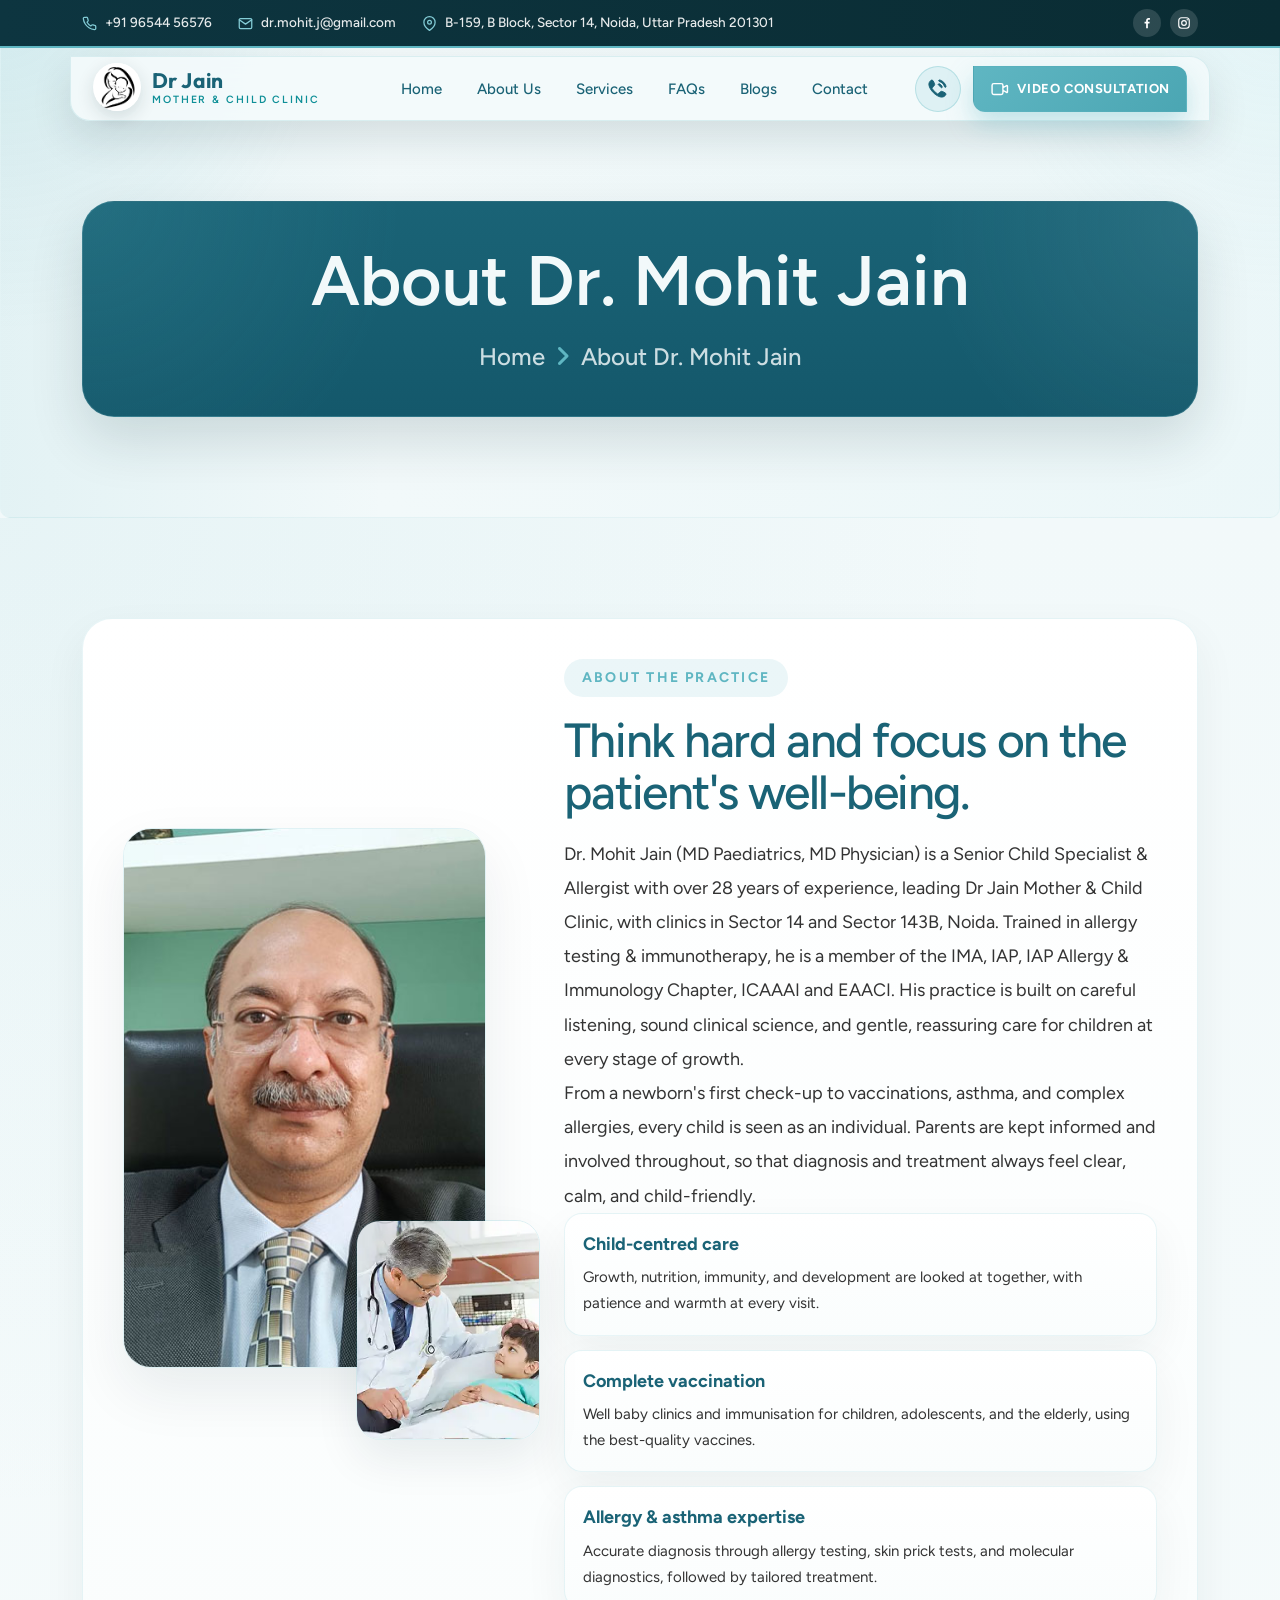
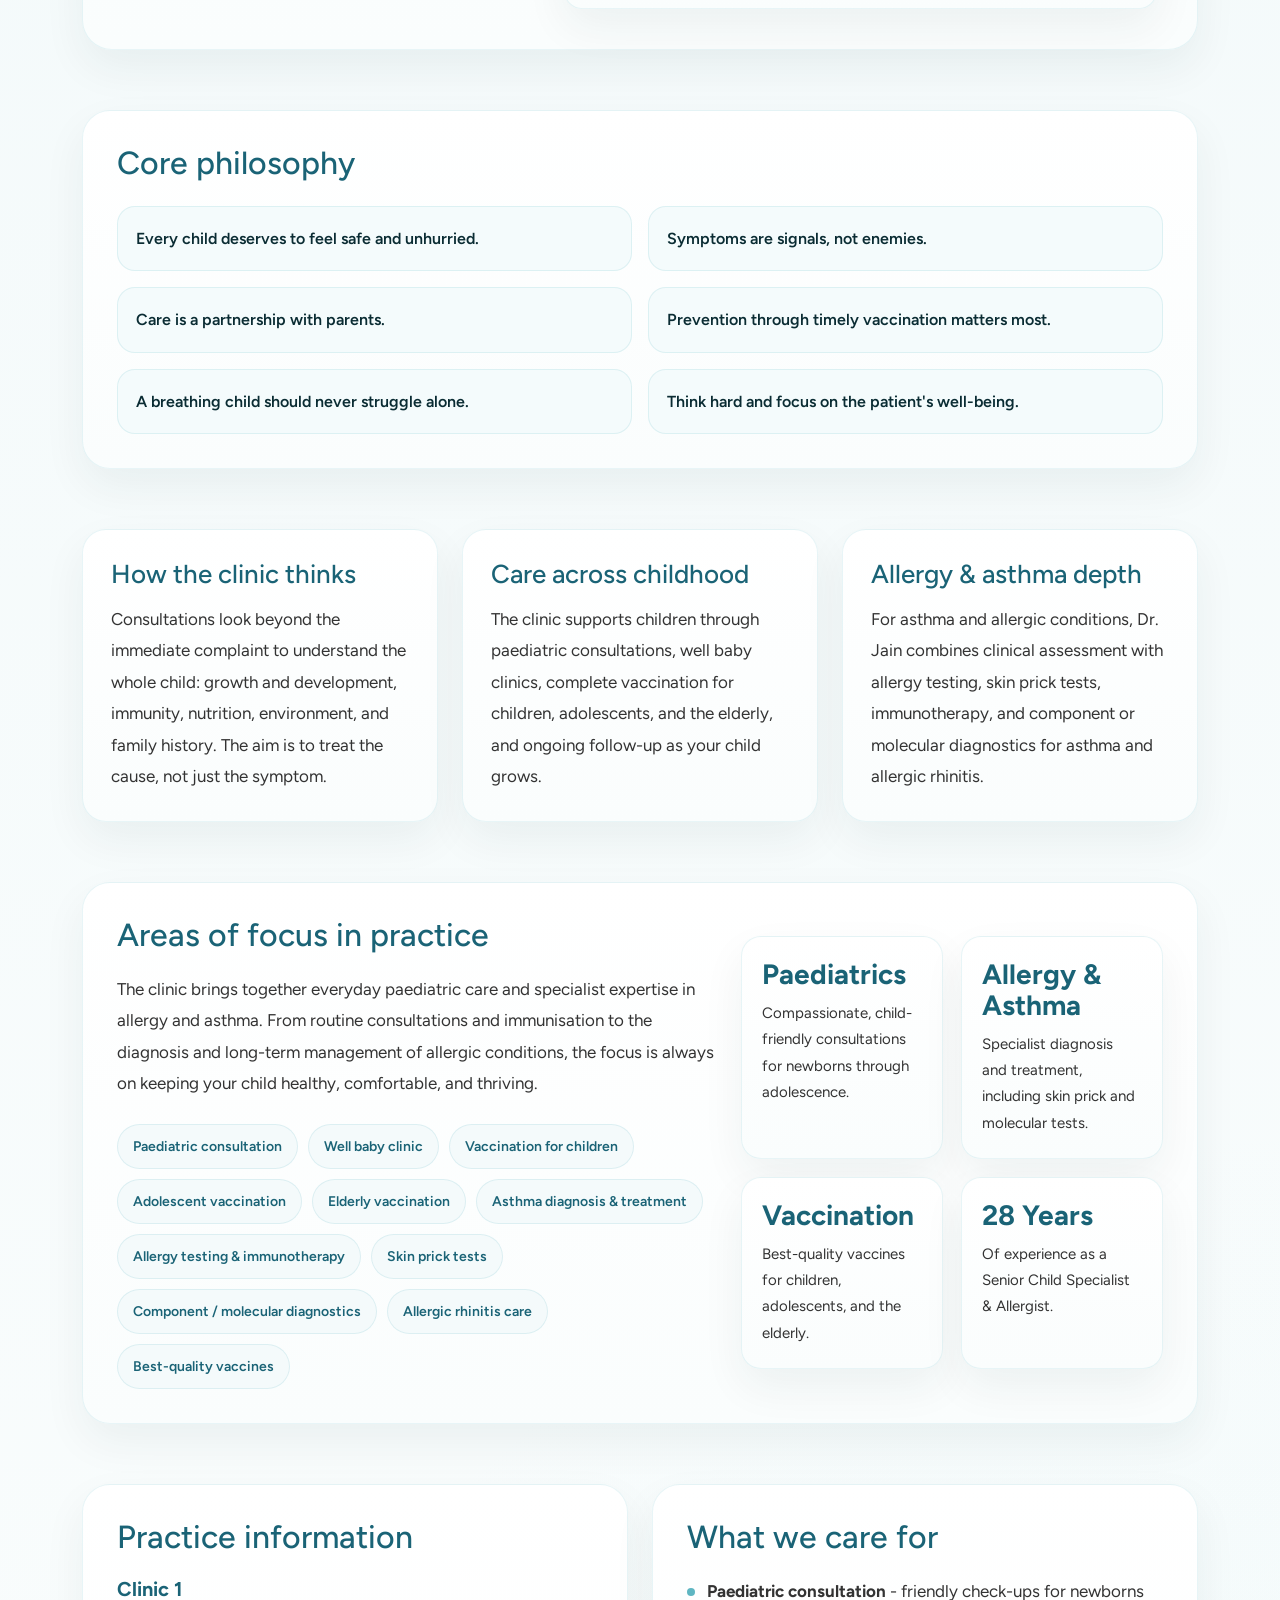
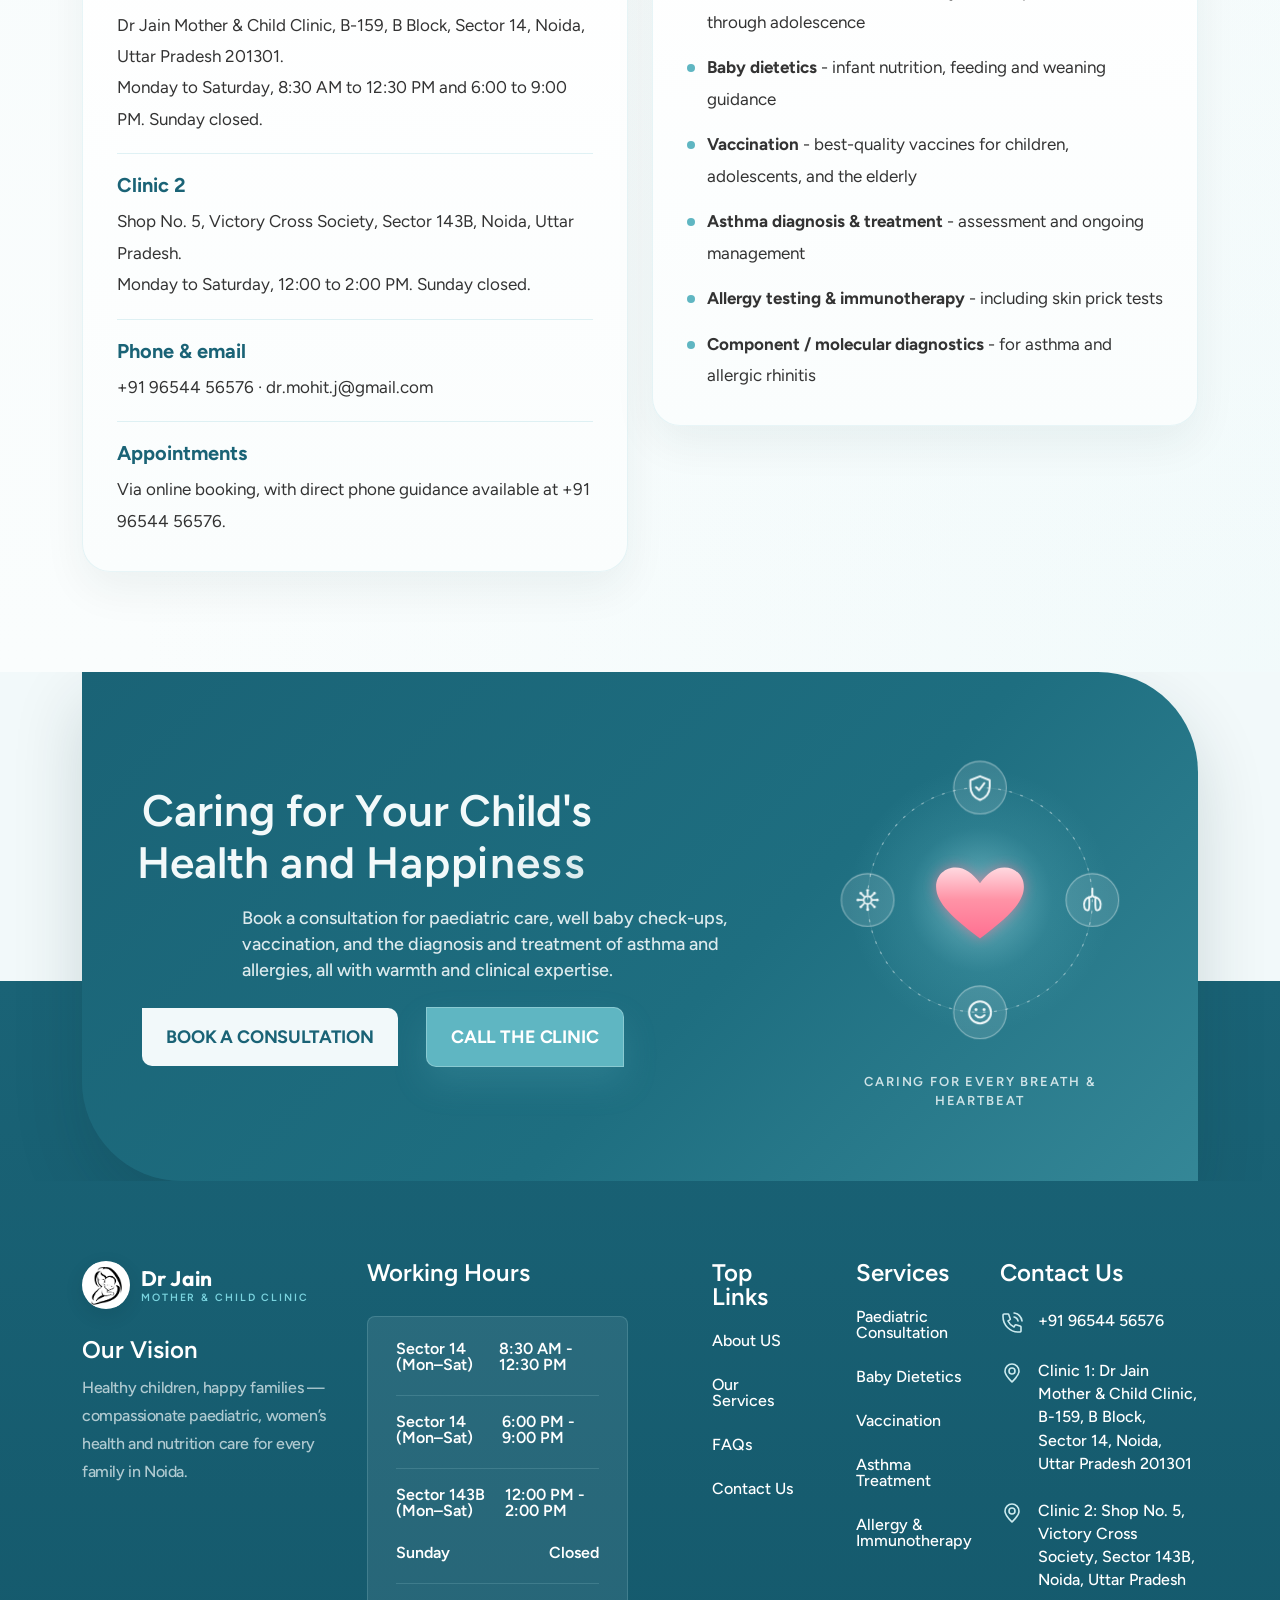
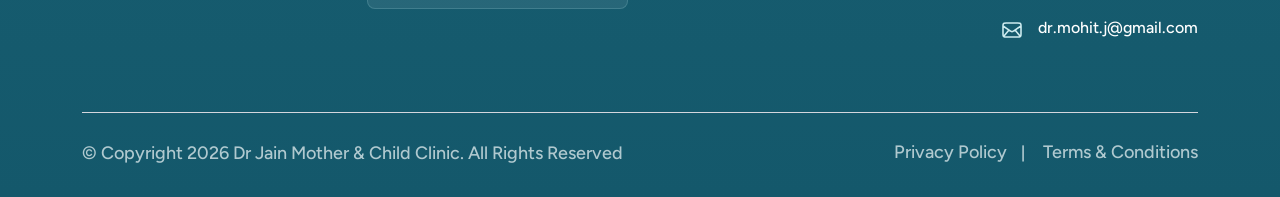
==== commit 708a0d79: "commit" ====
--- a/about.html
+++ b/about.html
@@ -3,7 +3,7 @@
 <head>
      <meta charset="UTF-8">
      <meta name="viewport" content="width=device-width, initial-scale=1.0">
-     <meta name="description" content="Meet Dr. Mohit Jain, an experienced Child Specialist and Allergy & Asthma Specialist at Dr Jain Mother & Child Clinic, Sector 14, Noida. Paediatric consultation, vaccination, and allergy & asthma care with warmth and clinical expertise.">
+     <meta name="description" content="Meet Dr. Mohit Jain, an experienced Child Specialist and Allergy & Asthma Specialist at Dr Jain Mother & Child Clinic, with clinics in Sector 14 and Sector 143B, Noida. Paediatric consultation, vaccination, and allergy & asthma care with warmth and clinical expertise.">
      <title>About Dr. Mohit Jain | Dr Jain Mother & Child Clinic, Noida</title>
 
     <!--=====FAB ICON=======-->
@@ -221,7 +221,7 @@
           <div class="jyoti-about-intro">
             <span class="jyoti-about-kicker">About The Practice</span>
             <h2>Think hard and focus on the patient's well-being.</h2>
-            <p>Dr. Mohit Jain (MD Paediatrics, MD Physician) is a Senior Child Specialist &amp; Allergist with over 28 years of experience, leading Dr Jain Mother &amp; Child Clinic in Sector 14, Noida. Trained in allergy testing &amp; immunotherapy, he is a member of the IMA, IAP, IAP Allergy &amp; Immunology Chapter, ICAAAI and EAACI. His practice is built on careful listening, sound clinical science, and gentle, reassuring care for children at every stage of growth.</p>
+            <p>Dr. Mohit Jain (MD Paediatrics, MD Physician) is a Senior Child Specialist &amp; Allergist with over 28 years of experience, leading Dr Jain Mother &amp; Child Clinic, with clinics in Sector 14 and Sector 143B, Noida. Trained in allergy testing &amp; immunotherapy, he is a member of the IMA, IAP, IAP Allergy &amp; Immunology Chapter, ICAAAI and EAACI. His practice is built on careful listening, sound clinical science, and gentle, reassuring care for children at every stage of growth.</p>
             <p>From a newborn's first check-up to vaccinations, asthma, and complex allergies, every child is seen as an individual. Parents are kept informed and involved throughout, so that diagnosis and treatment always feel clear, calm, and child-friendly.</p>
             <div class="jyoti-about-pillars">
               <div class="jyoti-about-pillar">
@@ -335,12 +335,12 @@
           <div class="space20"></div>
           <div class="jyoti-about-info-list">
             <div class="jyoti-about-info-item">
-              <strong>Clinic</strong>
-              <span>Dr Jain Mother &amp; Child Clinic, B-159, B Block, Sector 14, Noida, Uttar Pradesh 201301.</span>
+              <strong>Clinic 1</strong>
+              <span>Dr Jain Mother &amp; Child Clinic, B-159, B Block, Sector 14, Noida, Uttar Pradesh 201301.<br>Monday to Saturday, 8:30 AM to 12:30 PM and 6:00 to 9:00 PM. Sunday closed.</span>
             </div>
             <div class="jyoti-about-info-item">
-              <strong>Timings</strong>
-              <span>Monday to Saturday, 8:30 AM to 12:30 PM and 6:00 to 9:00 PM. Sunday closed.</span>
+              <strong>Clinic 2</strong>
+              <span>Shop No. 5, Victory Cross Society, Sector 143B, Noida, Uttar Pradesh.<br>Monday to Saturday, 12:00 to 2:00 PM. Sunday closed.</span>
             </div>
             <div class="jyoti-about-info-item">
               <strong>Phone &amp; email</strong>
@@ -508,8 +508,9 @@
           <h4>Working Hours</h4>
           <div class="space28"></div>
           <ul>
-            <li><span><a href="#">Morning (Mon–Sat)</a></span> <span><a href="#">8:30 AM - 12:30 PM</a></span></li>
-            <li><span><a href="#">Evening (Mon–Sat)</a></span> <span><a href="#">6:00 PM - 9:00 PM</a></span></li>
+            <li><span><a href="#">Sector 14 (Mon–Sat)</a></span> <span><a href="#">8:30 AM - 12:30 PM</a></span></li>
+            <li><span><a href="#">Sector 14 (Mon–Sat)</a></span> <span><a href="#">6:00 PM - 9:00 PM</a></span></li>
+            <li><span><a href="#">Sector 143B (Mon–Sat)</a></span> <span><a href="#">12:00 PM - 2:00 PM</a></span></li>
             <li><span><a href="#">Sunday</a></span> <span><a href="#">Closed</a></span></li>
           </ul>
         </div>
@@ -549,10 +550,14 @@
             <li><a href="tel:+919654456576"><svg xmlns="http://www.w3.org/2000/svg" width="24" height="24" viewBox="0 0 24 24" fill="none">
               <path d="M14.05 6C15.0268 6.19057 15.9244 6.66826 16.6281 7.37194C17.3318 8.07561 17.8095 8.97326 18 9.95M14.05 2C16.0793 2.22544 17.9716 3.13417 19.4163 4.57701C20.8609 6.01984 21.7721 7.91101 22 9.94M18.5 21C9.93959 21 3 14.0604 3 5.5C3 5.11378 3.01413 4.73086 3.04189 4.35173C3.07375 3.91662 3.08968 3.69907 3.2037 3.50103C3.29814 3.33701 3.4655 3.18146 3.63598 3.09925C3.84181 3 4.08188 3 4.56201 3H7.37932C7.78308 3 7.98496 3 8.15802 3.06645C8.31089 3.12515 8.44701 3.22049 8.55442 3.3441C8.67601 3.48403 8.745 3.67376 8.88299 4.05321L10.0491 7.26005C10.2096 7.70153 10.2899 7.92227 10.2763 8.1317C10.2643 8.31637 10.2012 8.49408 10.0942 8.64506C9.97286 8.81628 9.77145 8.93713 9.36863 9.17882L8 10C9.2019 12.6489 11.3501 14.7999 14 16L14.8212 14.6314C15.0629 14.2285 15.1837 14.0271 15.3549 13.9058C15.5059 13.7988 15.6836 13.7357 15.8683 13.7237C16.0777 13.7101 16.2985 13.7904 16.74 13.9509L19.9468 15.117C20.3262 15.255 20.516 15.324 20.6559 15.4456C20.7795 15.553 20.8749 15.6891 20.9335 15.842C21 16.015 21 16.2169 21 16.6207V19.438C21 19.9181 21 20.1582 20.9007 20.364C20.8185 20.5345 20.663 20.7019 20.499 20.7963C20.3009 20.9103 20.0834 20.9262 19.6483 20.9581C19.2691 20.9859 18.8862 21 18.5 21Z" stroke="currentColor" stroke-width="1.6" stroke-linecap="round" stroke-linejoin="round"/>
             </svg> +91 96544 56576</a></li>
-            <li><a href="#"><svg xmlns="http://www.w3.org/2000/svg" width="24" height="24" viewBox="0 0 24 24" fill="none">
+            <li><a href="https://www.google.com/maps/search/?api=1&amp;query=Dr+Jain+Mother+%26+Child+Clinic+B-159+Sector+14+Noida" target="_blank" rel="noopener"><svg xmlns="http://www.w3.org/2000/svg" width="24" height="24" viewBox="0 0 24 24" fill="none">
               <path d="M12 21C15.5 17.4 19 14.1764 19 10.2C19 6.22355 15.866 3 12 3C8.13401 3 5 6.22355 5 10.2C5 14.1764 8.5 17.4 12 21Z" stroke="currentColor" stroke-width="1.6" stroke-linecap="round" stroke-linejoin="round"/>
               <path d="M12 13C13.6569 13 15 11.6569 15 10C15 8.34315 13.6569 7 12 7C10.3431 7 9 8.34315 9 10C9 11.6569 10.3431 13 12 13Z" stroke="currentColor" stroke-width="1.6" stroke-linecap="round" stroke-linejoin="round"/>
-            </svg> Dr Jain Mother & Child Clinic, B-159, B Block, Sector 14, Noida, Uttar Pradesh 201301</a></li>
+            </svg> Clinic 1: Dr Jain Mother & Child Clinic, B-159, B Block, Sector 14, Noida, Uttar Pradesh 201301</a></li>
+              <li><a href="https://www.google.com/maps/search/?api=1&amp;query=Victory+Crossroads+Sector+143B+Noida" target="_blank" rel="noopener"><svg xmlns="http://www.w3.org/2000/svg" width="24" height="24" viewBox="0 0 24 24" fill="none">
+              <path d="M12 21C15.5 17.4 19 14.1764 19 10.2C19 6.22355 15.866 3 12 3C8.13401 3 5 6.22355 5 10.2C5 14.1764 8.5 17.4 12 21Z" stroke="currentColor" stroke-width="1.6" stroke-linecap="round" stroke-linejoin="round"/>
+              <path d="M12 13C13.6569 13 15 11.6569 15 10C15 8.34315 13.6569 7 12 7C10.3431 7 9 8.34315 9 10C9 11.6569 10.3431 13 12 13Z" stroke="currentColor" stroke-width="1.6" stroke-linecap="round" stroke-linejoin="round"/>
+            </svg> Clinic 2: Shop No. 5, Victory Cross Society, Sector 143B, Noida, Uttar Pradesh</a></li>
             <li><a href="mailto:dr.mohit.j@gmail.com"><svg xmlns="http://www.w3.org/2000/svg" width="24" height="24" viewBox="0 0 24 24" fill="none">
               <path d="M4 18L9 12M20 18L15 12M3 8L10.225 12.8166C10.8665 13.2443 11.1872 13.4582 11.5339 13.5412C11.8403 13.6147 12.1597 13.6147 12.4661 13.5412C12.8128 13.4582 13.1335 13.2443 13.775 12.8166L21 8M6.2 19H17.8C18.9201 19 19.4802 19 19.908 18.782C20.2843 18.5903 20.5903 18.2843 20.782 17.908C21 17.4802 21 16.9201 21 15.8V8.2C21 7.0799 21 6.51984 20.782 6.09202C20.5903 5.71569 20.2843 5.40973 19.908 5.21799C19.4802 5 18.9201 5 17.8 5H6.2C5.0799 5 4.51984 5 4.09202 5.21799C3.71569 5.40973 3.40973 5.71569 3.21799 6.09202C3 6.51984 3 7.07989 3 8.2V15.8C3 16.9201 3 17.4802 3.21799 17.908C3.40973 18.2843 3.71569 18.5903 4.09202 18.782C4.51984 19 5.07989 19 6.2 19Z" stroke="currentColor" stroke-width="1.6" stroke-linecap="round" stroke-linejoin="round"/>
             </svg> dr.mohit.j@gmail.com</a></li>
--- a/assets/css/main.css
+++ b/assets/css/main.css
@@ -27630,3 +27630,87 @@
   .djmc-topbar-inner { padding: 7px 0; gap: 12px; }
   .djmc-topbar-left { gap: 16px; }
 }
+
+/* ============================================================
+   Our Clinic Locations — two-branch cards (Sector 14 + Sector 143B)
+   ============================================================ */
+.djmc-clinics-section { background: linear-gradient(180deg, #f5fbfc 0%, #eef7f8 100%); }
+.djmc-clinics-grid {
+  display: grid;
+  grid-template-columns: repeat(2, 1fr);
+  gap: 28px;
+}
+.djmc-clinic-card {
+  display: flex;
+  flex-direction: column;
+  background: #fff;
+  border: 1px solid rgba(95, 182, 194, 0.18);
+  border-radius: 20px;
+  padding: 30px 30px 28px;
+  box-shadow: 0 16px 40px rgba(10, 44, 51, 0.08);
+  transition: transform .4s ease, box-shadow .4s ease;
+}
+.djmc-clinic-card:hover { transform: translateY(-6px); box-shadow: 0 26px 56px rgba(10, 44, 51, 0.15); }
+.djmc-clinic-badge {
+  align-self: flex-start;
+  font-size: 11.5px;
+  font-weight: 600;
+  letter-spacing: .06em;
+  text-transform: uppercase;
+  color: #1a6376;
+  background: #eaf6f8;
+  border: 1px solid rgba(95, 182, 194, 0.28);
+  padding: 5px 12px;
+  border-radius: 999px;
+  margin-bottom: 16px;
+}
+.djmc-clinic-card h4 {
+  margin: 0 0 14px;
+  font-family: var(--ztc-family-font2), 'Outfit', sans-serif;
+  font-size: 22px;
+  font-weight: 700;
+  color: #1a6376;
+}
+.djmc-clinic-lines { display: flex; flex-direction: column; gap: 14px; margin-bottom: 22px; }
+.djmc-clinic-line { display: flex; gap: 12px; align-items: flex-start; }
+.djmc-clinic-line svg {
+  width: 20px; height: 20px; flex: 0 0 20px;
+  margin-top: 2px; color: #5fb6c2;
+}
+.djmc-clinic-line strong {
+  display: block;
+  font-size: 13px;
+  font-weight: 600;
+  color: #1a6376;
+  margin-bottom: 2px;
+}
+.djmc-clinic-line span { display: block; font-size: 14.5px; color: #52646b; line-height: 1.6; }
+.djmc-clinic-actions { display: flex; flex-wrap: wrap; gap: 12px; margin-top: auto; }
+.djmc-clinic-actions a {
+  display: inline-flex;
+  align-items: center;
+  gap: 8px;
+  font-size: 13.5px;
+  font-weight: 600;
+  color: #1a6376;
+  background: #eaf6f8;
+  border: 1px solid rgba(95, 182, 194, 0.28);
+  padding: 10px 18px;
+  border-radius: 999px;
+  transition: background .3s ease, color .3s ease, transform .3s ease;
+}
+.djmc-clinic-actions a:hover { background: #5fb6c2; color: #fff; transform: translateY(-2px); }
+.djmc-clinic-actions svg { width: 16px; height: 16px; }
+.djmc-clinic-map {
+  margin-top: 22px;
+  border-radius: 16px;
+  overflow: hidden;
+  border: 1px solid rgba(95, 182, 194, 0.2);
+}
+.djmc-clinic-map iframe { width: 100%; height: 240px; border: 0; display: block; }
+@media (max-width: 991px) {
+  .djmc-clinics-grid { grid-template-columns: 1fr; max-width: 560px; margin: 0 auto; }
+}
+@media (max-width: 575px) {
+  .djmc-clinic-card { padding: 24px 22px; }
+}
